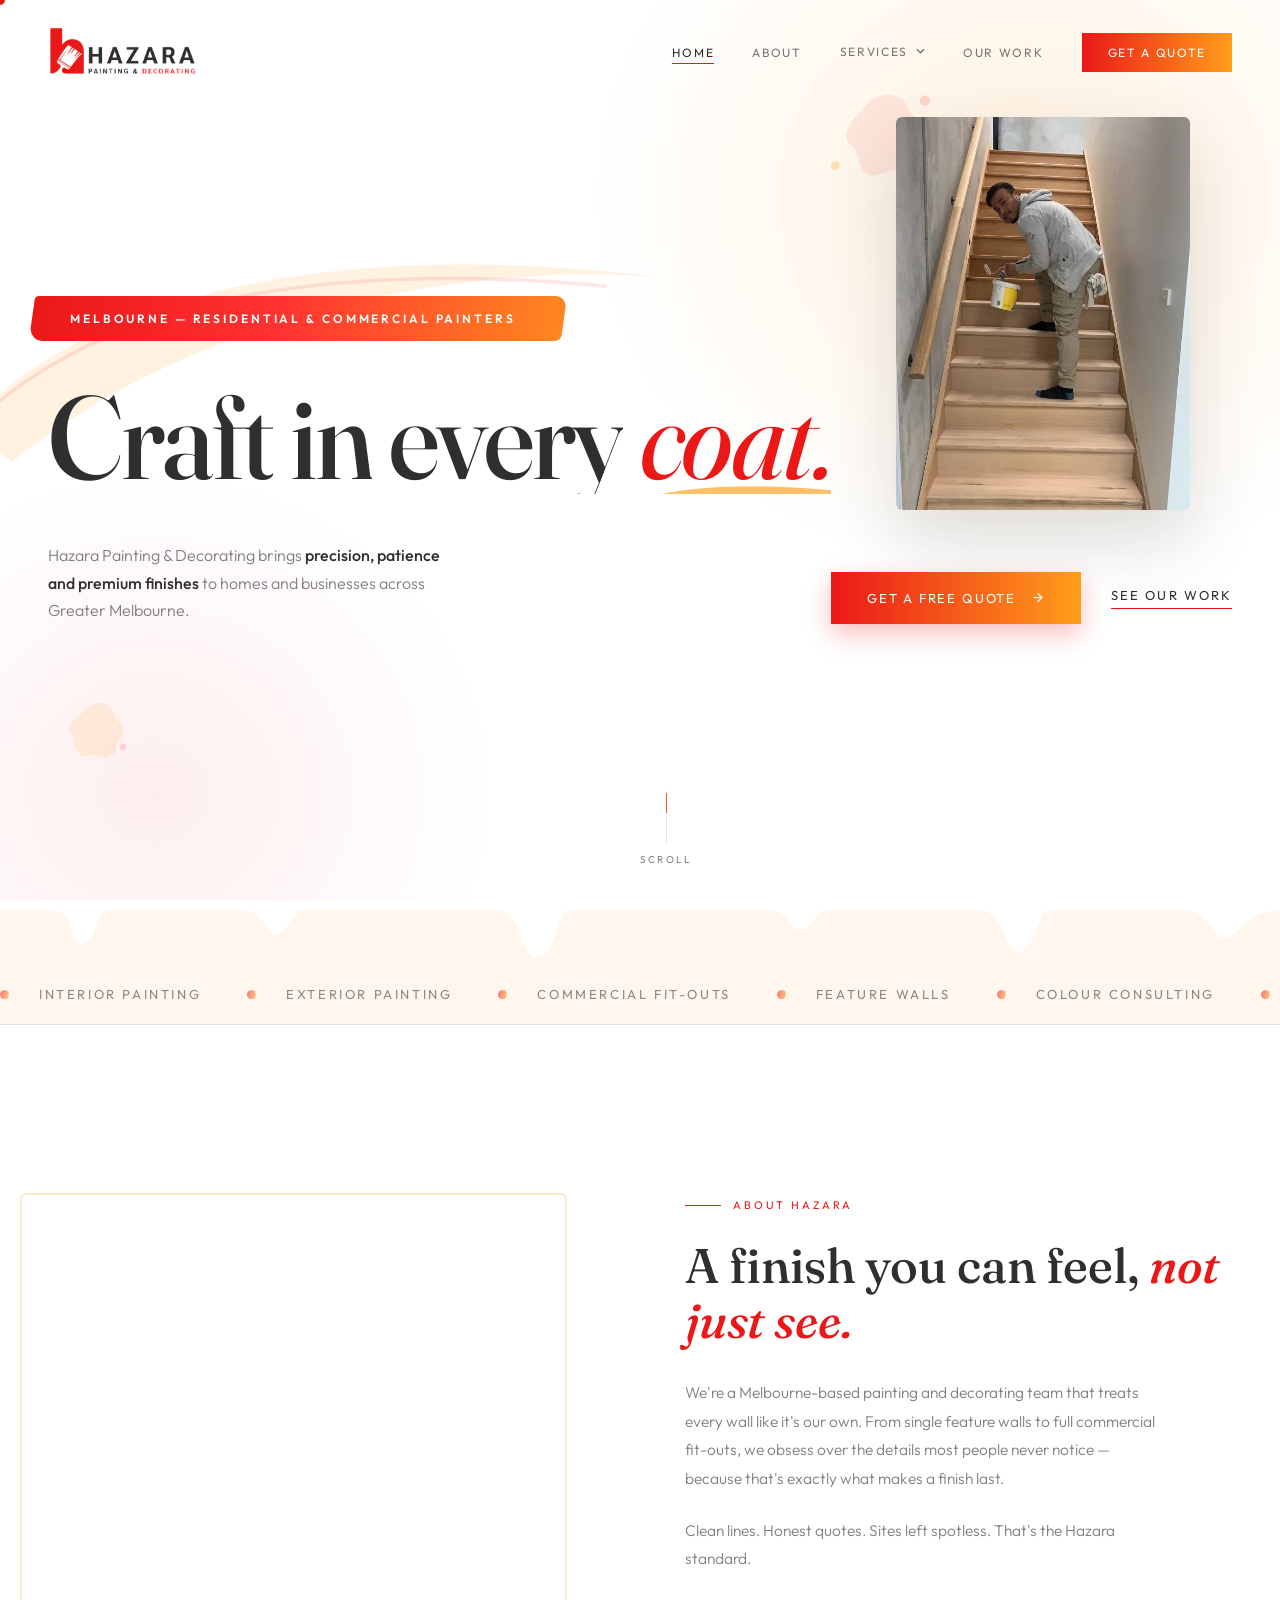
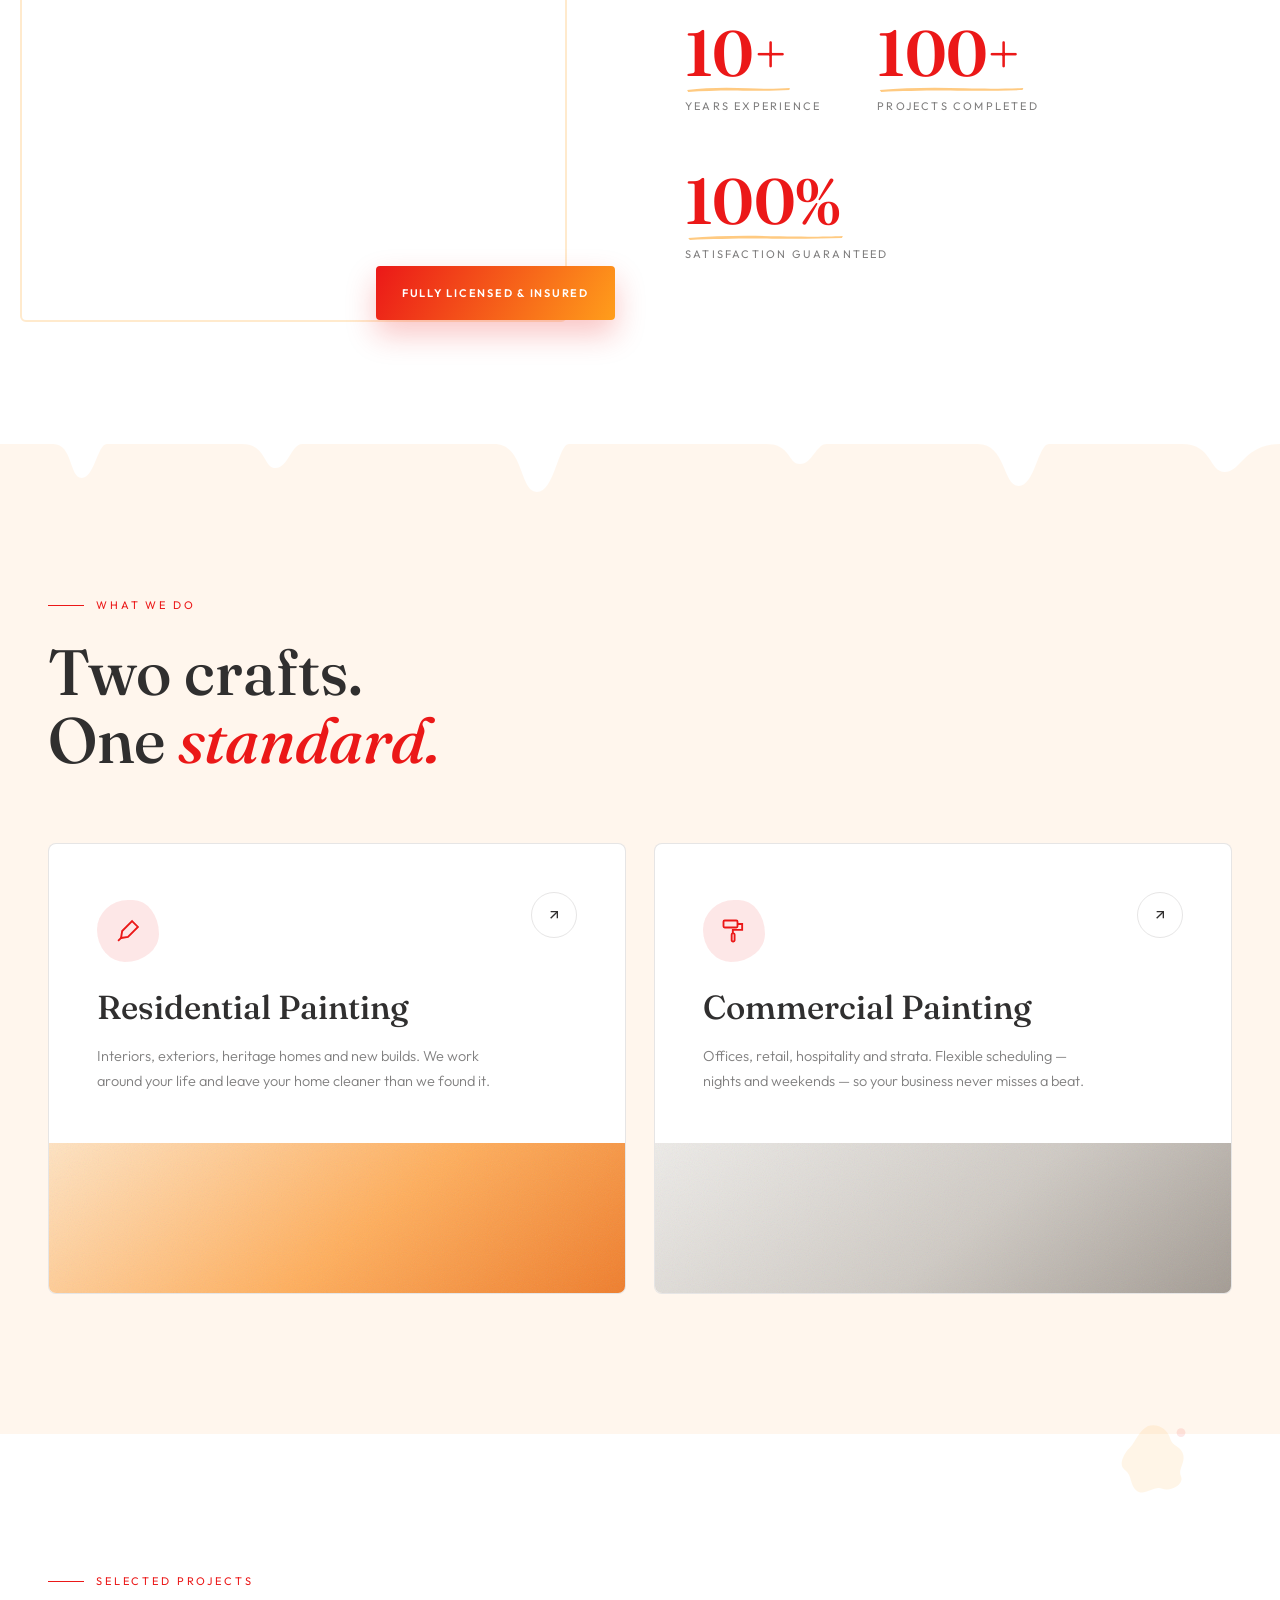
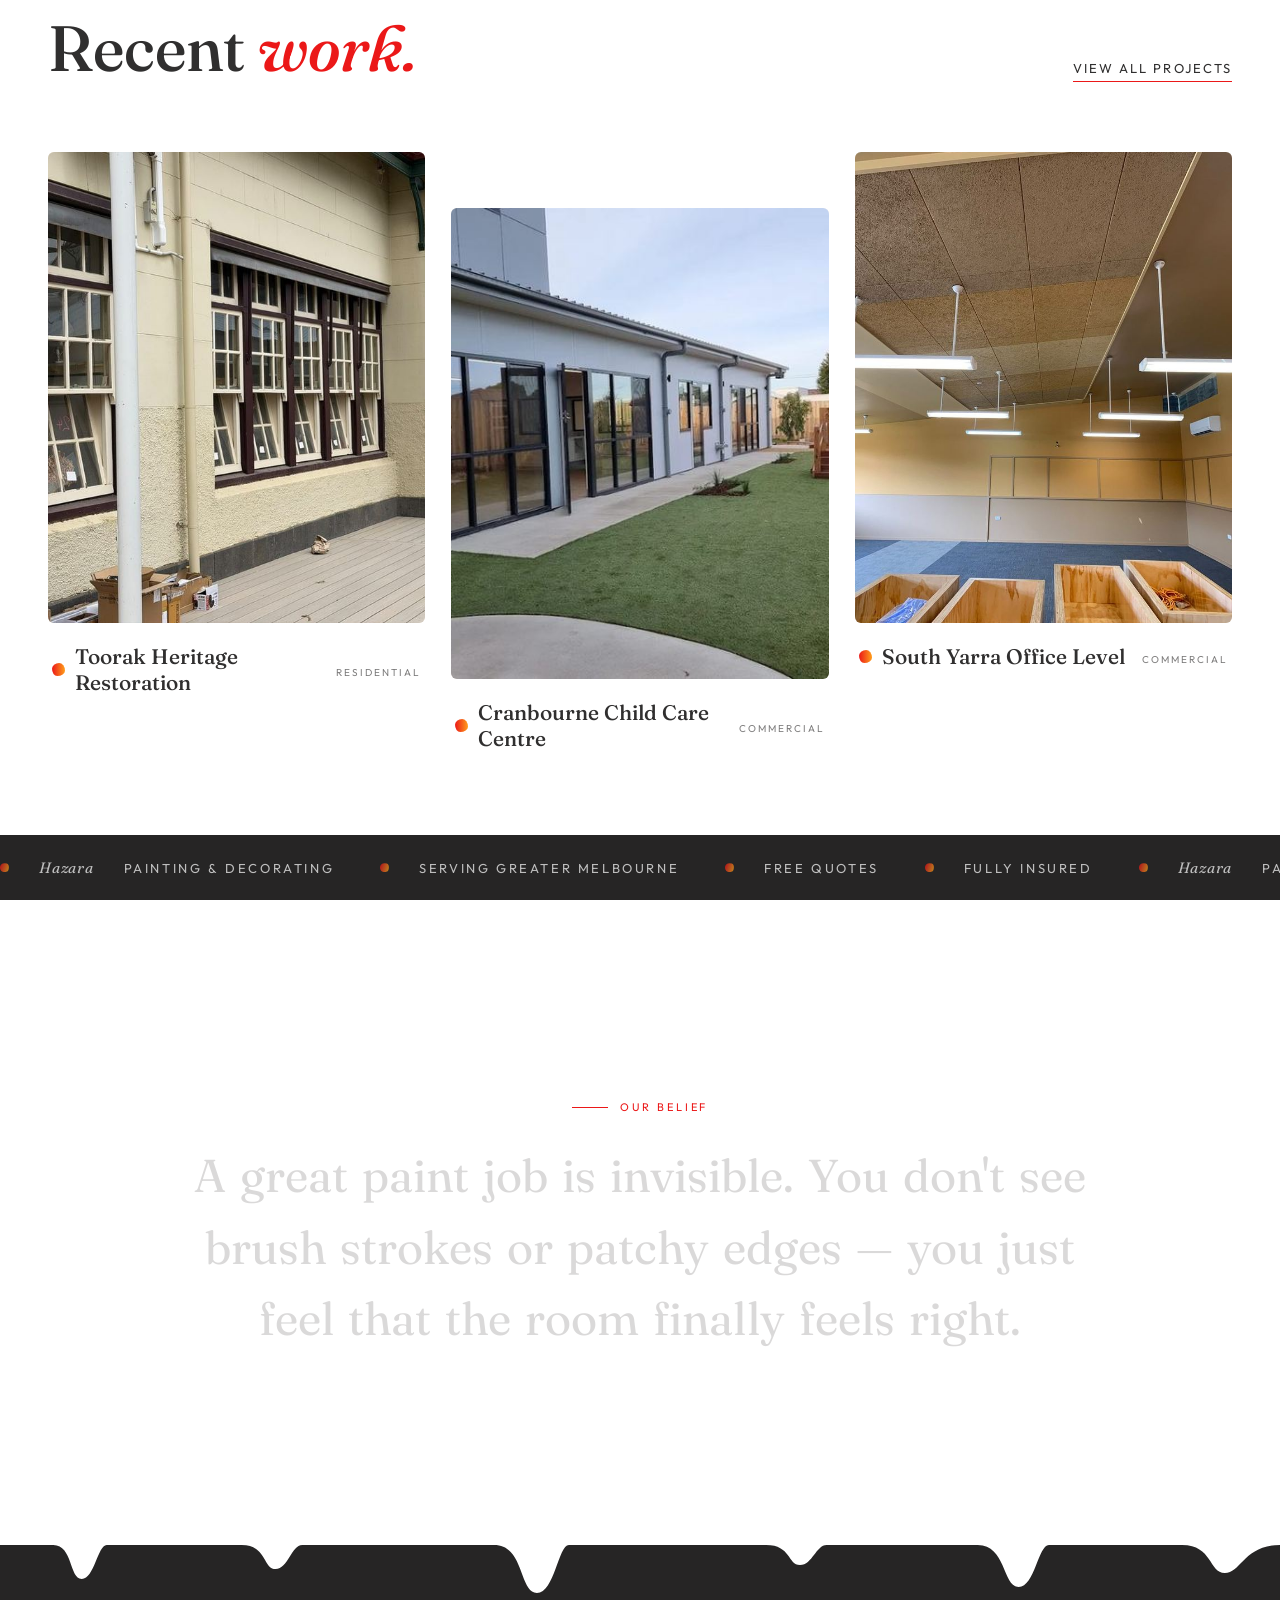
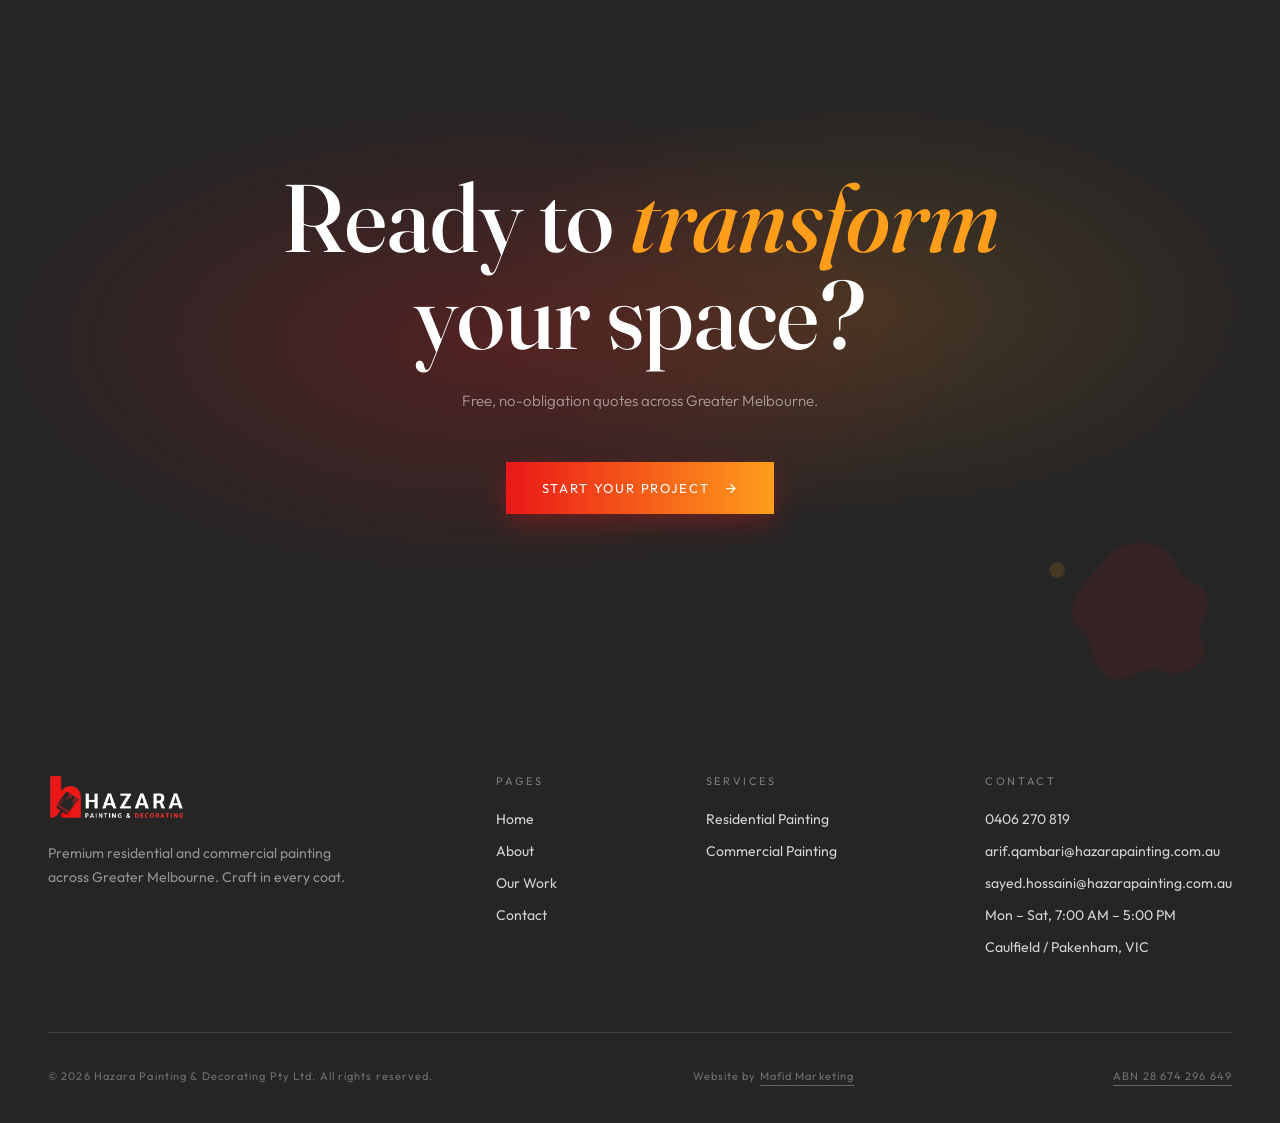
==== index.html @ aa6cfda3 "Add files via upload" ====
<!DOCTYPE html>
<html lang="en">
<head>
<meta charset="UTF-8">
<meta name="viewport" content="width=device-width, initial-scale=1.0">
<title>Hazara Painting &amp; Decorating — Melbourne Painters</title>
<meta name="description" content="Premium residential and commercial painting across Greater Melbourne. Craft in every coat.">
<meta name="theme-color" content="#EB1818">
<link rel="icon" type="image/png" href="/assets/favicon.png">
<link rel="apple-touch-icon" sizes="180x180" href="/assets/apple-touch-icon.png">
<link rel="icon" type="image/png" sizes="32x32" href="/assets/favicon-32.png">
<link rel="canonical" href="https://hazarapainting.com.au/">
<meta property="og:url" content="https://hazarapainting.com.au/">
<meta property="og:type" content="website">
<meta property="og:site_name" content="Hazara Painting &amp; Decorating">
<meta property="og:title" content="Hazara Painting &amp; Decorating — Melbourne Painters">
<meta property="og:description" content="Premium residential and commercial painting across Greater Melbourne. Craft in every coat.">
<meta property="og:image" content="https://hazarapainting.com.au/assets/og-image.jpg">
<meta name="twitter:card" content="summary_large_image">
<meta name="twitter:title" content="Hazara Painting &amp; Decorating — Melbourne Painters">
<meta name="twitter:description" content="Premium residential and commercial painting across Greater Melbourne. Craft in every coat.">
<meta name="twitter:image" content="https://hazarapainting.com.au/assets/og-image.jpg">
<link rel="preconnect" href="https://fonts.googleapis.com">
<link href="https://fonts.googleapis.com/css2?family=Fraunces:ital,opsz,wght@0,9..144,400;0,9..144,500;0,9..144,600;1,9..144,400;1,9..144,500&family=Outfit:wght@300;400;500;600;700&display=swap" rel="stylesheet">
<link rel="stylesheet" href="/css/style.css">
<link rel="stylesheet" href="/css/home-red.css">
<style>
  /* ── HERO ── */
  #hero {
    min-height: 100vh;
    display: flex; flex-direction: column; justify-content: center;
    padding: 130px 48px 110px;
    overflow: hidden;
  }
  .hero-wash {
    position: absolute; inset: 0; pointer-events: none;
    background:
      radial-gradient(ellipse 55% 70% at 80% 22%, rgba(255, 158, 27, 0.14) 0%, transparent 62%),
      radial-gradient(ellipse 45% 60% at 12% 88%, rgba(235, 24, 24, 0.07) 0%, transparent 60%);
  }
  .hero-swoosh {
    position: absolute; left: -60px; top: 22%;
    width: min(58vw, 760px); height: auto;
    transform: rotate(-4deg); z-index: 0;
    pointer-events: none;
  }

  /* (painted stripe + roller styles live in css/home-red.css — shared by all pages) */

  .hero-headline {
    font-family: var(--serif); font-weight: 500;
    font-size: clamp(54px, 9.2vw, 134px);
    line-height: 0.98; letter-spacing: -0.02em;
    position: relative; z-index: 1;
  }
  .hero-headline em {
    font-style: italic; font-weight: 400; color: var(--red);
    position: relative;
  }
  .coat-stroke {
    position: absolute; left: -3%; bottom: -0.1em;
    width: 106%; height: 0.36em;
    overflow: visible; pointer-events: none;
  }
  .coat-stroke path {
    stroke: var(--amber); stroke-width: 11;
    stroke-linecap: round; fill: none; opacity: .65;
    stroke-dasharray: 1; stroke-dashoffset: 1;
    animation: drawStroke .7s 2.6s var(--ease-out) forwards;
  }
  @keyframes drawStroke { to { stroke-dashoffset: 0; } }

  .hero-sub {
    display: flex; justify-content: space-between; align-items: flex-end;
    gap: 40px; flex-wrap: wrap;
    margin-top: 48px; position: relative; z-index: 1;
  }
  .hero-desc {
    max-width: 400px; font-size: 16px; line-height: 1.7;
    color: var(--ink-soft); font-weight: 300;
  }
  .hero-desc strong { color: var(--ink); font-weight: 500; }
  .hero-actions { display: flex; align-items: center; gap: 30px; flex-wrap: wrap; }

  .hero-swatch {
    position: absolute; top: 13%; right: 7%;
    width: clamp(200px, 23vw, 360px); aspect-ratio: 3/4;
    z-index: 0; opacity: 0;
    animation: fadeUp 1.2s 1.9s var(--ease-out) forwards;
    box-shadow: 0 30px 70px rgba(48,47,47,.16);
    border-radius: 6px; overflow: hidden;
  }
  .hero-swatch .ph-inner { position: absolute; inset: 0; }
  .hero-swatch .ph-tag { bottom: auto; top: 12px; }
  .hero-splat-1 { top: 8%; right: 26%; width: 130px; animation: floatY 6s ease-in-out infinite; }
  .hero-splat-2 { bottom: 14%; left: 4%; width: 90px; animation: floatY 7s 1s ease-in-out infinite; }

  .scroll-hint {
    position: absolute; bottom: 34px; left: 50%; transform: translateX(-50%);
    display: flex; flex-direction: column; align-items: center; gap: 10px;
    font-size: 10px; letter-spacing: 0.22em; text-transform: uppercase;
    color: var(--ink-soft); opacity: 0;
    animation: fadeUp 1s 2.9s forwards;
  }
  .scroll-hint-line {
    width: 1px; height: 50px; overflow: hidden; position: relative;
    background: var(--line);
  }
  .scroll-hint-line::after {
    content: ''; position: absolute; top: 0; left: 0; width: 100%; height: 40%;
    background: var(--grad);
    animation: scrollDrop 1.8s var(--ease-inout) infinite;
  }
  @keyframes scrollDrop {
    0% { transform: translateY(-100%); }
    60%, 100% { transform: translateY(260%); }
  }

  /* ── INTRO ── */
  #intro {
    display: grid; grid-template-columns: 1fr 1fr; gap: 90px;
    align-items: center;
  }
  .intro-img { aspect-ratio: 3/4; position: relative; }
  .intro-img .ph { position: absolute; inset: 0; border-radius: 6px; }
  .intro-frame {
    position: absolute; top: 28px; left: -28px; right: 28px; bottom: -28px;
    border: 2px solid var(--amber-soft); border-radius: 6px; z-index: -1;
  }
  .intro-tag {
    position: absolute; bottom: -26px; right: -20px;
    background: linear-gradient(120deg, var(--red), var(--amber));
    color: #fff;
    font-size: 11px; letter-spacing: .16em; text-transform: uppercase; font-weight: 600;
    padding: 20px 26px; z-index: 2; border-radius: 4px;
    box-shadow: 0 14px 30px rgba(235,24,24,.25);
  }
  .intro-headline {
    font-family: var(--serif); font-weight: 500;
    font-size: clamp(36px, 3.8vw, 56px); line-height: 1.12;
    margin-bottom: 28px;
  }
  .intro-headline em { font-style: italic; color: var(--red); }
  .intro-text {
    font-size: 15.5px; line-height: 1.85; color: var(--ink-soft);
    font-weight: 300; margin-bottom: 20px; max-width: 480px;
  }
  .stats-row { display: flex; gap: 56px; margin-top: 48px; flex-wrap: wrap; }
  .stat-num { color: var(--red); position: relative; display: inline-block; padding-bottom: 6px; }
  .stat-num::after {
    content: ''; position: absolute; left: 0; right: -6px; bottom: -2px; height: 8px;
    background: url("data:image/svg+xml,%3Csvg xmlns='http://www.w3.org/2000/svg' viewBox='0 0 200 24' preserveAspectRatio='none'%3E%3Cpath d='M4 15 C40 8 78 7 118 10 C150 12 178 11 196 9 L195 15 C170 17 140 18 108 17 C72 16 36 18 6 21 Z' fill='%23FF9E1B' fill-opacity='0.55'/%3E%3C/svg%3E") no-repeat center / 100% 100%;
  }

  /* ── SERVICES TEASER ── */
  #services-teaser { background: var(--bg-deep); }
  .st-header { display: flex; align-items: flex-end; justify-content: space-between; gap: 30px; flex-wrap: wrap; margin-bottom: 70px; }
  .st-headline {
    font-family: var(--serif); font-weight: 500;
    font-size: clamp(38px, 5vw, 72px); line-height: 1.05;
  }
  .st-headline em { font-style: italic; color: var(--red); }
  .st-grid { display: grid; grid-template-columns: 1fr 1fr; gap: 28px; }
  .st-card {
    position: relative; display: block; text-decoration: none; color: var(--ink);
    background: var(--bg); border: 1px solid var(--line); border-radius: 8px;
    padding: 56px 48px 200px; overflow: hidden;
    transition: border-color .4s, transform .5s var(--ease-out), box-shadow .5s;
  }
  .st-card:hover {
    border-color: rgba(235,24,24,.4);
    transform: translateY(-8px);
    box-shadow: 0 24px 50px rgba(48,47,47,.12);
  }
  .st-icon {
    width: 62px; height: 62px; margin-bottom: 24px;
    border-radius: 50% 42% 55% 45% / 48% 55% 45% 52%;
    background: var(--accent-soft);
    display: flex; align-items: center; justify-content: center;
    transition: transform .5s var(--ease-out), background .4s;
  }
  .st-card:hover .st-icon { transform: rotate(-10deg) scale(1.08); background: var(--amber-soft); }
  .st-icon svg { width: 28px; height: 28px; stroke: var(--red); fill: none; stroke-width: 1.6; }
  .st-card h3 {
    font-family: var(--serif); font-weight: 500;
    font-size: clamp(26px, 2.6vw, 38px); margin-bottom: 16px;
    transition: color .3s;
  }
  .st-card:hover h3 { color: var(--red); }
  .st-card p { font-size: 14.5px; line-height: 1.75; color: var(--ink-soft); font-weight: 300; max-width: 400px; }
  .st-card-arrow {
    position: absolute; top: 48px; right: 48px;
    width: 46px; height: 46px; border: 1px solid var(--line); border-radius: 50%;
    display: flex; align-items: center; justify-content: center;
    transition: background .35s, border-color .35s, transform .45s var(--ease-out);
  }
  .st-card:hover .st-card-arrow {
    background: linear-gradient(120deg, var(--red), var(--amber));
    border-color: transparent;
    transform: rotate(45deg);
  }
  .st-card-arrow svg { width: 16px; height: 16px; stroke: var(--ink); transition: stroke .3s; }
  .st-card:hover .st-card-arrow svg { stroke: #fff; }
  .st-card-strip {
    position: absolute; left: 0; right: 0; bottom: 0; height: 150px;
    transition: height .5s var(--ease-out);
  }
  .st-card:hover .st-card-strip { height: 170px; }

  /* ── FEATURED WORK ── */
  #featured-work { position: relative; }
  .fw-header { display: flex; align-items: flex-end; justify-content: space-between; gap: 30px; flex-wrap: wrap; margin-bottom: 70px; }
  .fw-headline {
    font-family: var(--serif); font-weight: 500;
    font-size: clamp(38px, 5vw, 72px); line-height: 1.05;
  }
  .fw-headline em { font-style: italic; color: var(--red); }
  .fw-grid { display: grid; grid-template-columns: repeat(3, 1fr); gap: 26px; }
  .fw-card { text-decoration: none; color: var(--ink); display: block; }
  .fw-card .ph { aspect-ratio: 4/5; border-radius: 6px; }
  .fw-card:nth-child(2) { transform: translateY(56px); }
  .fw-meta { padding: 20px 4px 0; display: flex; justify-content: space-between; align-items: baseline; gap: 12px; }
  .fw-title { font-family: var(--serif); font-size: 21px; font-weight: 500; display: flex; align-items: center; gap: 10px; }
  .fw-title .swatch {
    width: 13px; height: 13px; flex-shrink: 0;
    background: var(--grad);
    border-radius: 55% 45% 60% 40% / 45% 60% 40% 55%;
  }
  .fw-cat { font-size: 10px; letter-spacing: .2em; text-transform: uppercase; color: var(--ink-soft); white-space: nowrap; }
  .fw-splat { top: -30px; right: 6%; width: 110px; }

  /* ── BELIEF ── */
  #belief { text-align: center; padding-top: 200px; padding-bottom: 180px; }
  .belief-headline {
    font-family: var(--serif); font-weight: 400;
    font-size: clamp(26px, 3.6vw, 50px); line-height: 1.55;
    max-width: 920px; margin: 0 auto;
  }
  .belief-headline .w { color: rgba(48,47,47,0.18); transition: color .35s, background .35s; padding: 0 2px; }
  .belief-headline .w.lit {
    color: var(--ink);
    background: linear-gradient(transparent 58%, var(--amber-soft) 58%, var(--amber-soft) 94%, transparent 94%);
  }
  .belief-headline .w.accent.lit { color: var(--red); font-style: italic; }

  /* ── CTA ── */
  #cta {
    background: #262525; color: #fff;
    text-align: center; overflow: hidden;
    padding: 170px 48px;
  }
  .cta-glow {
    position: absolute; inset: 0;
    background:
      radial-gradient(ellipse 55% 50% at 38% 50%, rgba(235,24,24,.22) 0%, transparent 70%),
      radial-gradient(ellipse 45% 45% at 68% 45%, rgba(255,158,27,.14) 0%, transparent 70%);
    animation: pulseSoft 5s ease-in-out infinite;
  }
  .cta-headline {
    font-family: var(--serif); font-weight: 500;
    font-size: clamp(44px, 7.5vw, 110px); line-height: 1.02;
    margin-bottom: 24px; position: relative;
  }
  .cta-headline em { font-style: italic; color: var(--amber); }
  .cta-sub { font-size: 15px; color: rgba(255,255,255,.55); margin-bottom: 52px; font-weight: 300; position: relative; }
  #cta .btn { position: relative; }
  .cta-splat { bottom: -40px; right: 3%; width: 220px; opacity: .5; }

  @media (max-width: 900px) {
    #hero { padding: 120px 24px 110px; }
    .hero-swatch, .hero-swoosh, .hero-splat-1 { display: none; }
    #intro { grid-template-columns: 1fr; gap: 70px; }
    .intro-frame { left: 14px; }
    .st-grid { grid-template-columns: 1fr; }
    .st-card { padding: 44px 28px 190px; }
    .fw-grid { grid-template-columns: 1fr; }
    .fw-card:nth-child(2) { transform: none; }
  }
</style>
<script type="application/ld+json">
{
  "@context": "https://schema.org",
  "@type": "HousePainter",
  "name": "Hazara Painting & Decorating Pty Ltd",
  "image": "https://hazarapainting.com.au/assets/logo.png",
  "logo": "https://hazarapainting.com.au/assets/logo.png",
  "telephone": "+61 406 270 819",
  "email": "arif.qambari@hazarapainting.com.au",
  "url": "https://hazarapainting.com.au/",
  "taxID": "28674296649",
  "address": [
    { "@type": "PostalAddress", "addressLocality": "Caulfield", "addressRegion": "VIC", "addressCountry": "AU" },
    { "@type": "PostalAddress", "addressLocality": "Pakenham", "addressRegion": "VIC", "addressCountry": "AU" }
  ],
  "areaServed": "Greater Melbourne",
  "openingHoursSpecification": {
    "@type": "OpeningHoursSpecification",
    "dayOfWeek": ["Monday","Tuesday","Wednesday","Thursday","Friday","Saturday"],
    "opens": "07:00",
    "closes": "17:00"
  },
  "priceRange": "$"
}
</script>
</head>
<body>
<a class="skip-link" href="#hero">Skip to content</a>

<div id="wipe">
  <span class="wipe-word"><img src="/assets/mark.png" alt="" class="wipe-mark"></span>
  <div class="wipe-col"></div>
  <div class="wipe-col"></div>
  <div class="wipe-col"></div>
  <div class="wipe-col"></div>
</div>
<div id="cursor"><span class="cursor-label"></span></div>
<div id="cursor-ring"></div>

<nav>
  <a href="/" class="nav-logo" aria-label="Hazara Painting & Decorating — home">
    <img src="/assets/logo.png" alt="Hazara Painting & Decorating" class="nav-logo-img">
  </a>
  <button class="nav-burger" aria-label="Menu"><span></span><span></span><span></span></button>
  <ul class="nav-links">
    <li><a href="/" class="active">Home</a></li>
    <li><a href="/about/">About</a></li>
    <li class="nav-drop">
      <span class="nav-drop-label">Services
        <svg viewBox="0 0 10 6" fill="none" stroke-width="1.5"><polyline points="1 1 5 5 9 1"/></svg>
      </span>
      <ul class="nav-drop-menu">
        <li><a href="/residential/">Residential Painting</a></li>
        <li><a href="/commercial/">Commercial Painting</a></li>
      </ul>
    </li>
    <li><a href="/work/">Our Work</a></li>
    <li><a href="/contact/" class="nav-cta">Get a Quote</a></li>
  </ul>
</nav>

<!-- ═══ HERO ═══ -->
<section id="hero">
  <div class="hero-wash"></div>

  <svg class="hero-swoosh" viewBox="0 0 600 220" fill="none">
    <path d="M14 168 C120 62 330 34 586 84 C420 58 200 92 52 196 Z" fill="#FF9E1B" opacity="0.13"/>
    <path d="M40 150 C150 70 320 52 540 88" stroke="#EB1818" stroke-opacity="0.10" stroke-width="3" stroke-linecap="round"/>
  </svg>

  <svg class="splat hero-splat-1" viewBox="0 0 100 100">
    <path d="M50 18c8-2 18 2 20 10s12 6 14 14-6 14-2 22-10 16-18 12-18 8-26 2-4-16-12-22 0-18 6-24 8-12 18-14z" fill="#EB1818" opacity=".08"/>
    <circle cx="83" cy="22" r="4" fill="#EB1818" opacity=".14"/>
    <circle cx="14" cy="72" r="3.4" fill="#FF9E1B" opacity=".28"/>
  </svg>
  <svg class="splat hero-splat-2" viewBox="0 0 100 100">
    <path d="M48 22c10-4 20 4 22 12s10 8 10 18-8 12-8 20-12 12-20 8-16 4-22-4-2-14-8-20 2-16 8-20 8-10 18-14z" fill="#FF9E1B" opacity=".13"/>
    <circle cx="80" cy="70" r="3.6" fill="#EB1818" opacity=".14"/>
  </svg>

  <div class="hero-swatch">
    <img src="/assets/hero-painter.jpg" class="ph-img" alt="Hazara painter working on a staircase with a roller">
  </div>

  <!-- roller paints the stripe, then the eyebrow appears on it -->
  <div class="paint-stripe">
    <div class="stripe-fill">
      <svg class="stripe-roller" viewBox="0 0 90 130">
        <defs>
          <linearGradient id="rollGrad" x1="0" y1="0" x2="0" y2="1">
            <stop offset="0" stop-color="#FF3131"/>
            <stop offset="1" stop-color="#FF9E1B"/>
          </linearGradient>
        </defs>
        <path d="M52 44 L76 20 L84 28 L62 52" fill="none" stroke="#5B5757" stroke-width="7" stroke-linejoin="round"/>
        <rect x="66" y="2" width="30" height="13" rx="6.5" transform="rotate(42 81 8)" fill="#302F2F"/>
        <rect x="28" y="36" width="27" height="80" rx="13" fill="url(#rollGrad)" stroke="#B80F0F" stroke-width="1.5"/>
        <rect x="33" y="42" width="6" height="68" rx="3" fill="rgba(255,255,255,.4)"/>
      </svg>
    </div>
    <span class="stripe-text">Melbourne — Residential &amp; Commercial Painters</span>
  </div>

  <h1 class="hero-headline word-reveal">
    <span class="word"><span>Craft</span></span>
    <span class="word"><span>in</span></span>
    <span class="word"><span>every</span></span>
    <span class="word"><span><em>coat.<svg class="coat-stroke" viewBox="0 0 220 30" preserveAspectRatio="none"><path d="M8 20 C60 11 130 9 212 14" pathLength="1"/></svg></em></span></span>
  </h1>

  <div class="hero-sub">
    <p class="hero-desc fade-up-load d1">Hazara Painting &amp; Decorating brings <strong>precision, patience and premium finishes</strong> to homes and businesses across Greater Melbourne.</p>
    <div class="hero-actions fade-up-load d2">
      <a href="/contact/" class="btn btn-grad" data-magnetic>
        <span>Get a Free Quote</span>
        <svg viewBox="0 0 24 24" fill="none" stroke="currentColor" stroke-width="2"><line x1="5" y1="12" x2="19" y2="12"/><polyline points="12 5 19 12 12 19"/></svg>
      </a>
      <a href="/work/" class="link-underline">See Our Work</a>
    </div>
  </div>

  <div class="scroll-hint">
    <div class="scroll-hint-line"></div>
    Scroll
  </div>
</section>

<!-- drip: hero white drips onto the warm marquee band -->
<div class="drip-sep" style="background: var(--bg-deep);">
  <svg viewBox="0 0 1440 64" preserveAspectRatio="none">
    <path fill="#FFFFFF" d="M0 0 H1440 V10 C1400 10 1396 38 1378 38 C1360 38 1364 10 1330 10 H1180 C1168 10 1164 52 1146 52 C1128 52 1132 10 1100 10 H930 C918 10 914 30 900 30 C886 30 890 10 862 10 H640 C628 10 624 58 604 58 C584 58 590 10 556 10 H340 C328 10 324 34 310 34 C296 34 300 10 272 10 H120 C110 10 106 44 92 44 C78 44 82 10 60 10 H0 Z"/>
  </svg>
</div>

<!-- ═══ MARQUEE ═══ -->
<div class="marquee-wrap" style="border-top: none;">
  <div class="marquee-track">
    <div class="marquee-item"><span class="marquee-dot"></span> Interior Painting</div>
    <div class="marquee-item"><span class="marquee-dot"></span> Exterior Painting</div>
    <div class="marquee-item"><span class="marquee-dot"></span> Commercial Fit-Outs</div>
    <div class="marquee-item"><span class="marquee-dot"></span> Feature Walls</div>
    <div class="marquee-item"><span class="marquee-dot"></span> Colour Consulting</div>
    <div class="marquee-item"><span class="marquee-dot"></span> Wallpaper &amp; Finishes</div>
    <div class="marquee-item"><span class="marquee-dot"></span> Interior Painting</div>
    <div class="marquee-item"><span class="marquee-dot"></span> Exterior Painting</div>
    <div class="marquee-item"><span class="marquee-dot"></span> Commercial Fit-Outs</div>
    <div class="marquee-item"><span class="marquee-dot"></span> Feature Walls</div>
    <div class="marquee-item"><span class="marquee-dot"></span> Colour Consulting</div>
    <div class="marquee-item"><span class="marquee-dot"></span> Wallpaper &amp; Finishes</div>
  </div>
</div>

<!-- ═══ INTRO ═══ -->
<section id="intro" class="section-pad">
  <div class="intro-img reveal-left">
    <div class="intro-frame"></div>
    <div class="ph clip-reveal">
      <div class="ph-inner ph-fill-1"></div>
      <div class="ph-noise"></div>
    </div>
    <div class="intro-tag">Fully Licensed &amp; Insured</div>
  </div>

  <div class="intro-right">
    <p class="section-label roll-reveal">About Hazara</p>
    <h2 class="intro-headline roll-reveal">A finish you can feel, <em>not just see.</em></h2>
    <p class="intro-text roll-reveal">We're a Melbourne-based painting and decorating team that treats every wall like it's our own. From single feature walls to full commercial fit-outs, we obsess over the details most people never notice — because that's exactly what makes a finish last.</p>
    <p class="intro-text roll-reveal">Clean lines. Honest quotes. Sites left spotless. That's the Hazara standard.</p>
    <div class="stats-row reveal" data-delay="3">
      <div class="stat">
        <div class="stat-num" data-count="10" data-suffix="+">0</div>
        <div class="stat-label">Years Experience</div>
      </div>
      <div class="stat">
        <div class="stat-num" data-count="100" data-suffix="+">0</div>
        <div class="stat-label">Projects Completed</div>
      </div>
      <div class="stat">
        <div class="stat-num" data-count="100" data-suffix="%">0</div>
        <div class="stat-label">Satisfaction Guaranteed</div>
      </div>
    </div>
  </div>
</section>

<!-- drip: white intro drips onto the warm services band -->
<div class="drip-sep" style="background: var(--bg-deep);">
  <svg viewBox="0 0 1440 64" preserveAspectRatio="none">
    <path fill="#FFFFFF" d="M0 0 H1440 V10 C1400 10 1396 38 1378 38 C1360 38 1364 10 1330 10 H1180 C1168 10 1164 52 1146 52 C1128 52 1132 10 1100 10 H930 C918 10 914 30 900 30 C886 30 890 10 862 10 H640 C628 10 624 58 604 58 C584 58 590 10 556 10 H340 C328 10 324 34 310 34 C296 34 300 10 272 10 H120 C110 10 106 44 92 44 C78 44 82 10 60 10 H0 Z"/>
  </svg>
</div>

<!-- ═══ SERVICES TEASER ═══ -->
<section id="services-teaser" class="section-pad" style="padding-top: 100px;">
  <div class="st-header">
    <div>
      <p class="section-label roll-reveal">What We Do</p>
      <h2 class="st-headline roll-reveal">Two crafts.<br>One <em>standard.</em></h2>
    </div>
  </div>

  <div class="st-grid">
    <a href="/residential/" class="st-card reveal" data-delay="1" data-cursor="view" data-cursor-label="Explore">
      <div class="st-icon">
        <svg viewBox="0 0 24 24"><path d="M15.5 3.5l5 5-8.5 8.5-6 1 1-6 8.5-8.5z"/><path d="M7 17l-3.5 3.5"/></svg>
      </div>
      <h3>Residential Painting</h3>
      <p>Interiors, exteriors, heritage homes and new builds. We work around your life and leave your home cleaner than we found it.</p>
      <div class="st-card-arrow">
        <svg viewBox="0 0 24 24" fill="none" stroke-width="2"><line x1="7" y1="17" x2="17" y2="7"/><polyline points="7 7 17 7 17 17"/></svg>
      </div>
      <div class="st-card-strip ph">
        <div class="ph-inner ph-fill-3"></div>
        <div class="ph-noise"></div>
      </div>
    </a>

    <a href="/commercial/" class="st-card reveal" data-delay="2" data-cursor="view" data-cursor-label="Explore">
      <div class="st-icon">
        <svg viewBox="0 0 24 24"><rect x="3" y="3" width="12" height="6" rx="1"/><path d="M15 6h4v5h-8v3"/><rect x="10" y="14" width="2.5" height="7" rx="1"/></svg>
      </div>
      <h3>Commercial Painting</h3>
      <p>Offices, retail, hospitality and strata. Flexible scheduling — nights and weekends — so your business never misses a beat.</p>
      <div class="st-card-arrow">
        <svg viewBox="0 0 24 24" fill="none" stroke-width="2"><line x1="7" y1="17" x2="17" y2="7"/><polyline points="7 7 17 7 17 17"/></svg>
      </div>
      <div class="st-card-strip ph">
        <div class="ph-inner ph-fill-4"></div>
        <div class="ph-noise"></div>
      </div>
    </a>
  </div>
</section>

<!-- ═══ FEATURED WORK ═══ -->
<section id="featured-work" class="section-pad">
  <svg class="splat fw-splat" viewBox="0 0 100 100">
    <path d="M50 20c9-3 18 3 20 11s10 7 12 15-5 13-2 20-9 14-17 11-16 7-23 2-4-14-11-19 0-16 5-21 7-14 16-19z" fill="#FF9E1B" opacity=".1"/>
    <circle cx="80" cy="26" r="4" fill="#EB1818" opacity=".1"/>
  </svg>

  <div class="fw-header">
    <div>
      <p class="section-label roll-reveal">Selected Projects</p>
      <h2 class="fw-headline roll-reveal">Recent <em>work.</em></h2>
    </div>
    <a href="/work/" class="link-underline reveal" data-delay="2">View All Projects</a>
  </div>

  <div class="fw-grid">
    <a href="/work/" class="fw-card reveal" data-delay="1" data-cursor="view" data-cursor-label="View">
      <div class="ph"><img src="/assets/work-heritage.jpg" class="ph-img" alt="Heritage home exterior repaint" loading="lazy" decoding="async"></div>
      <div class="fw-meta">
        <span class="fw-title"><span class="swatch"></span>Toorak Heritage Restoration</span>
        <span class="fw-cat">Residential</span>
      </div>
    </a>
    <a href="/work/" class="fw-card reveal" data-delay="2" data-cursor="view" data-cursor-label="View">
      <div class="ph"><img src="/assets/work-childcare.jpg" class="ph-img" alt="Freshly painted child care centre and courtyard" loading="lazy" decoding="async"></div>
      <div class="fw-meta">
        <span class="fw-title"><span class="swatch"></span>Cranbourne Child Care Centre</span>
        <span class="fw-cat">Commercial</span>
      </div>
    </a>
    <a href="/work/" class="fw-card reveal" data-delay="3" data-cursor="view" data-cursor-label="View">
      <div class="ph"><img src="/assets/work-office.jpg" class="ph-img" alt="Commercial fit-out with acoustic ceiling panels" loading="lazy" decoding="async"></div>
      <div class="fw-meta">
        <span class="fw-title"><span class="swatch"></span>South Yarra Office Level</span>
        <span class="fw-cat">Commercial</span>
      </div>
    </a>
  </div>
</section>

<!-- ═══ MARQUEE 2 ═══ -->
<div class="marquee-wrap dark reverse">
  <div class="marquee-track">
    <div class="marquee-item"><span class="marquee-dot"></span> <em>Hazara</em> Painting &amp; Decorating</div>
    <div class="marquee-item"><span class="marquee-dot"></span> Serving Greater Melbourne</div>
    <div class="marquee-item"><span class="marquee-dot"></span> Free Quotes</div>
    <div class="marquee-item"><span class="marquee-dot"></span> Fully Insured</div>
    <div class="marquee-item"><span class="marquee-dot"></span> <em>Hazara</em> Painting &amp; Decorating</div>
    <div class="marquee-item"><span class="marquee-dot"></span> Serving Greater Melbourne</div>
    <div class="marquee-item"><span class="marquee-dot"></span> Free Quotes</div>
    <div class="marquee-item"><span class="marquee-dot"></span> Fully Insured</div>
  </div>
</div>

<!-- ═══ BELIEF ═══ -->
<section id="belief" class="section-pad">
  <p class="section-label reveal" style="justify-content:center;">Our Belief</p>
  <p class="belief-headline words-highlight">
    <span class="w">A</span> <span class="w">great</span> <span class="w">paint</span> <span class="w">job</span>
    <span class="w">is</span> <span class="w">invisible.</span>
    <span class="w">You</span> <span class="w">don't</span> <span class="w">see</span> <span class="w">brush</span> <span class="w">strokes</span>
    <span class="w">or</span> <span class="w">patchy</span> <span class="w">edges</span> <span class="w">—</span>
    <span class="w">you</span> <span class="w">just</span> <span class="w">feel</span>
    <span class="w">that</span> <span class="w">the</span> <span class="w">room</span>
    <span class="w accent">finally</span> <span class="w accent">feels</span> <span class="w accent">right.</span>
  </p>
</section>

<!-- drip: white belief section drips onto the charcoal CTA -->
<div class="drip-sep" style="background: #262525;">
  <svg viewBox="0 0 1440 64" preserveAspectRatio="none">
    <path fill="#FFFFFF" d="M0 0 H1440 V10 C1400 10 1396 38 1378 38 C1360 38 1364 10 1330 10 H1180 C1168 10 1164 52 1146 52 C1128 52 1132 10 1100 10 H930 C918 10 914 30 900 30 C886 30 890 10 862 10 H640 C628 10 624 58 604 58 C584 58 590 10 556 10 H340 C328 10 324 34 310 34 C296 34 300 10 272 10 H120 C110 10 106 44 92 44 C78 44 82 10 60 10 H0 Z"/>
  </svg>
</div>

<!-- ═══ CTA ═══ -->
<section id="cta">
  <div class="cta-glow"></div>
  <svg class="splat cta-splat" viewBox="0 0 100 100">
    <path d="M50 18c8-2 18 2 20 10s12 6 14 14-6 14-2 22-10 16-18 12-18 8-26 2-4-16-12-22 0-18 6-24 8-12 18-14z" fill="#EB1818" opacity=".16"/>
    <circle cx="16" cy="30" r="3.5" fill="#FF9E1B" opacity=".3"/>
  </svg>
  <h2 class="cta-headline roll-reveal">Ready to <em>transform</em><br>your space?</h2>
  <p class="cta-sub roll-reveal">Free, no-obligation quotes across Greater Melbourne.</p>
  <a href="/contact/" class="btn btn-grad reveal" data-delay="2" data-magnetic>
    <span>Start Your Project</span>
    <svg viewBox="0 0 24 24" fill="none" stroke="currentColor" stroke-width="2"><line x1="5" y1="12" x2="19" y2="12"/><polyline points="12 5 19 12 12 19"/></svg>
  </a>
</section>

<!-- ═══ FOOTER ═══ -->
<footer>
  <div class="footer-top">
    <div class="footer-brand">
      <img src="/assets/logo-white.png" alt="Hazara Painting & Decorating" class="footer-logo-img" loading="lazy" decoding="async">
      <p>Premium residential and commercial painting across Greater Melbourne. Craft in every coat.</p>
    </div>
    <div class="footer-col">
      <h4>Pages</h4>
      <ul>
        <li><a href="/">Home</a></li>
        <li><a href="/about/">About</a></li>
        <li><a href="/work/">Our Work</a></li>
        <li><a href="/contact/">Contact</a></li>
      </ul>
    </div>
    <div class="footer-col">
      <h4>Services</h4>
      <ul>
        <li><a href="/residential/">Residential Painting</a></li>
        <li><a href="/commercial/">Commercial Painting</a></li>
      </ul>
    </div>
    <div class="footer-col">
      <h4>Contact</h4>
      <ul>
        <li><a href="tel:+61406270819">0406 270 819</a></li>
        <li><a href="mailto:arif.qambari@hazarapainting.com.au">arif.qambari@hazarapainting.com.au</a></li>
        <li><a href="mailto:sayed.hossaini@hazarapainting.com.au">sayed.hossaini@hazarapainting.com.au</a></li>
        <li><span>Mon – Sat, 7:00 AM – 5:00 PM</span></li>
        <li><span>Caulfield / Pakenham, VIC</span></li>
      </ul>
    </div>
  </div>
  <div class="footer-bottom">
    <span>© 2026 Hazara Painting &amp; Decorating Pty Ltd. All rights reserved.</span>
    <span>Website by <a href="https://mafidmarketing.com.au/" target="_blank" rel="noopener">Mafid Marketing</a></span>
    <span><a href="https://abr.business.gov.au/ABN/View/28674296649" target="_blank" rel="noopener">ABN 28 674 296 649</a></span>
  </div>
</footer>

<script src="/js/main.js"></script>
<script>
// ── ROLLER TEXT REVEAL: mini roller paints text on as it scrolls into view ──
(function () {
  const els = document.querySelectorAll('.roll-reveal');
  if (!els.length) return;
  // fail-safe: no IntersectionObserver → never wrap, text stays plainly visible
  if (!('IntersectionObserver' in window)) return;

  const ROLLER_SVG =
    '<svg viewBox="0 0 90 130" aria-hidden="true">' +
    '<path d="M52 44 L76 20 L84 28 L62 52" fill="none" stroke="#5B5757" stroke-width="7" stroke-linejoin="round"/>' +
    '<rect x="66" y="2" width="30" height="13" rx="6.5" transform="rotate(42 81 8)" fill="#302F2F"/>' +
    '<rect x="28" y="36" width="27" height="80" rx="13" fill="#EB1818" stroke="#B80F0F" stroke-width="1.5"/>' +
    '<rect x="33" y="42" width="6" height="68" rx="3" fill="rgba(255,255,255,.45)"/>' +
    '</svg>';

  els.forEach(el => {
    // paragraphs spanning multiple lines get a full-height roller
    const lh = parseFloat(getComputedStyle(el).lineHeight) || 26;
    const tall = el.offsetHeight > lh * 1.7;

    // move the element's content into a clip wrapper (keeps the roller
    // itself outside the clipped region so it never gets cut off)
    const clip = document.createElement('span');
    clip.className = 'rr-clip';
    while (el.firstChild) clip.appendChild(el.firstChild);
    el.appendChild(clip);

    const r = document.createElement('span');
    r.className = 'rr-roller' + (tall ? ' rr-tall' : '');
    r.innerHTML = ROLLER_SVG;
    el.appendChild(r);
  });

  const io = new IntersectionObserver(entries => {
    entries.forEach(e => {
      if (e.isIntersecting) {
        e.target.classList.add('visible');
        io.unobserve(e.target);
      }
    });
  }, { threshold: 0.15 });

  els.forEach(el => io.observe(el));
})();
</script>
</body>
</html>
---- css/style.css ----
/* ═══════════════════════════════════════════════
   HAZARA PAINTING & DECORATING — Shared Styles
   Palette: warm ivory / terracotta / charcoal
   ═══════════════════════════════════════════════ */

*, *::before, *::after { margin: 0; padding: 0; box-sizing: border-box; }

/* Base palette matches the brand theme (home-red.css refines it further).
   Kept in sync deliberately so a missing theme file can never revert the
   site to the old pre-brand colours. */
:root {
  --bg: #FFFFFF;
  --bg-deep: #FFF6ED;
  --ink: #302F2F;
  --ink-soft: rgba(48, 47, 47, 0.62);
  --accent: #EB1818;
  --accent-soft: rgba(235, 24, 24, 0.10);
  --line: rgba(48, 47, 47, 0.12);
  --serif: 'Fraunces', serif;
  --sans: 'Outfit', sans-serif;
  --ease-out: cubic-bezier(.16, 1, .3, 1);
  --ease-inout: cubic-bezier(.77, 0, .175, 1);
}

html { scroll-behavior: auto; }

/* NOTE: horizontal overflow is handled by body { overflow-x: hidden } alone.
   Do NOT add overflow rules to html — root-level overflow changes which
   element owns page scrolling and silently kills position:sticky sections. */

/* kill transitions mid-resize so the mobile nav overlay never flashes across the page */
body.resizing *, body.resizing *::before, body.resizing *::after {
  transition: none !important;
}

body {
  background: var(--bg);
  color: var(--ink);
  font-family: var(--sans);
  overflow-x: hidden;
  cursor: none;
}

::selection { background: var(--accent); color: var(--bg); }

img { max-width: 100%; display: block; }

/* ── CUSTOM CURSOR ── */
#cursor {
  position: fixed; top: 0; left: 0;
  width: 10px; height: 10px;
  background: var(--accent);
  border-radius: 50%;
  pointer-events: none;
  z-index: 9999;
  transform: translate(-50%, -50%);
  transition: width .3s, height .3s, background .3s, opacity .3s;
}
#cursor.expand { width: 52px; height: 52px; background: rgba(235,24,24,.16); }
#cursor.view {
  width: 76px; height: 76px;
  background: var(--ink);
}
#cursor .cursor-label {
  position: absolute; inset: 0;
  display: flex; align-items: center; justify-content: center;
  font-size: 10px; letter-spacing: .18em; text-transform: uppercase;
  color: var(--bg); font-family: var(--sans);
  opacity: 0; transition: opacity .2s;
}
#cursor.view .cursor-label { opacity: 1; }
#cursor-ring {
  position: fixed; top: 0; left: 0;
  width: 40px; height: 40px;
  border: 1px solid rgba(188, 90, 52, 0.45);
  border-radius: 50%;
  pointer-events: none;
  z-index: 9998;
  transform: translate(-50%, -50%);
  transition: opacity .3s, border-color .3s;
}
/* cursor adapts on dark surfaces: terracotta is too dark to read on ink,
   so it flips to ivory when over dark zones */
#cursor.light { background: var(--bg); }
#cursor.light.expand { background: rgba(246, 241, 233, 0.25); }
#cursor.light.view { background: var(--bg); }
#cursor.light.view .cursor-label { color: var(--ink); }
#cursor-ring.light { border-color: rgba(246, 241, 233, 0.55); }
@media (hover: none) {
  body { cursor: auto; }
  #cursor, #cursor-ring { display: none; }
}

/* ── PAGE TRANSITION WIPE (4 staggered columns) ── */
#wipe {
  position: fixed; inset: 0;
  z-index: 10000;
  pointer-events: none;
  display: flex;
}
#wipe .wipe-col {
  flex: 1;
  background: var(--ink);
  transform: scaleY(0);
}
/* entering (covering) — columns grow from top, left to right */
#wipe.in .wipe-col {
  transform-origin: top;
  animation: wipeIn .5s var(--ease-inout) forwards;
}
#wipe.in .wipe-col:nth-child(3) { animation-delay: .08s; }
#wipe.in .wipe-col:nth-child(4) { animation-delay: .16s; }
#wipe.in .wipe-col:nth-child(5) { animation-delay: .24s; }
/* leaving (revealing) — columns shrink down one after another */
#wipe.out .wipe-col {
  transform: scaleY(1);
  transform-origin: bottom;
  animation: wipeOut .7s var(--ease-inout) forwards;
}
#wipe.out .wipe-col:nth-child(2) { animation-delay: .45s; }
#wipe.out .wipe-col:nth-child(3) { animation-delay: .62s; }
#wipe.out .wipe-col:nth-child(4) { animation-delay: .79s; }
#wipe.out .wipe-col:nth-child(5) { animation-delay: .96s; }
#wipe .wipe-word {
  position: absolute; inset: 0;
  display: flex; align-items: center; justify-content: center;
  font-family: var(--serif); font-style: italic;
  font-size: clamp(22px, 3vw, 34px); color: var(--bg);
  opacity: 0; z-index: 1;
}
#wipe.in .wipe-word { animation: fadeQuick .3s .25s forwards; }
#wipe.out .wipe-word { opacity: 1; animation: fadeOutQuick .35s .25s forwards; }
@keyframes wipeIn { to { transform: scaleY(1); } }
@keyframes wipeOut { to { transform: scaleY(0); } }
@keyframes fadeQuick { to { opacity: 1; } }
@keyframes fadeOutQuick { to { opacity: 0; } }

/* ── NAV ── */
nav {
  position: fixed; top: 0; left: 0; right: 0;
  z-index: 100;
  display: flex; align-items: center; justify-content: space-between;
  padding: 26px 48px;
  transition: box-shadow .4s, padding .4s;
}
/* The blur must live on a pseudo-element: backdrop-filter directly on nav
   makes nav the containing block for the fixed mobile menu, which then
   gets clamped to the nav bar's height instead of covering the viewport. */
nav::before {
  content: ''; position: absolute; inset: 0; z-index: -1;
  background: rgba(246, 241, 233, 0);
  pointer-events: none;
  transition: background .4s, backdrop-filter .4s, -webkit-backdrop-filter .4s;
}
nav.scrolled {
  box-shadow: 0 1px 0 var(--line);
  padding: 16px 48px;
}
nav.scrolled::before {
  background: rgba(246, 241, 233, 0.86);
  backdrop-filter: blur(14px);
  -webkit-backdrop-filter: blur(14px);
}
.nav-logo {
  text-decoration: none; color: var(--ink);
  display: flex; flex-direction: column; line-height: 1;
  position: relative; z-index: 10;
}
.nav-logo .logo-main {
  font-family: var(--serif); font-weight: 600;
  font-size: 24px; letter-spacing: 0.06em;
}
.nav-logo .logo-sub {
  font-size: 9px; letter-spacing: 0.3em; text-transform: uppercase;
  color: var(--accent); margin-top: 4px;
}
.nav-links { display: flex; gap: 38px; list-style: none; align-items: center; }
.nav-links a {
  font-size: 12px; letter-spacing: 0.14em; text-transform: uppercase;
  color: var(--ink); text-decoration: none;
  position: relative; padding: 4px 0;
  opacity: .65; transition: opacity .25s;
}
.nav-links a::after {
  content: ''; position: absolute; left: 0; bottom: 0;
  width: 100%; height: 1px; background: var(--accent);
  transform: scaleX(0); transform-origin: right;
  transition: transform .4s var(--ease-out);
}
.nav-links a:hover { opacity: 1; }
.nav-links a:hover::after { transform: scaleX(1); transform-origin: left; }
.nav-links a.active { opacity: 1; }
.nav-links a.active::after { transform: scaleX(1); }
.nav-cta {
  font-size: 12px; letter-spacing: 0.14em; text-transform: uppercase;
  color: var(--bg) !important; background: var(--ink);
  padding: 12px 26px !important; text-decoration: none;
  opacity: 1 !important;
  transition: background .3s !important;
}
.nav-cta::after { display: none; }
.nav-cta:hover { background: var(--accent); }

/* ── SERVICES DROPDOWN ── */
.nav-drop { position: relative; }
/* invisible bridge so hover survives the gap between label and menu */
.nav-drop::after {
  content: ''; position: absolute;
  left: -20px; right: -20px; top: 100%; height: 18px;
}
.nav-drop-label {
  font-size: 12px; letter-spacing: 0.14em; text-transform: uppercase;
  color: var(--ink); opacity: .65;
  display: inline-flex; align-items: center; gap: 8px;
  padding: 4px 0;
  transition: opacity .25s;
  user-select: none;
}
.nav-drop:hover .nav-drop-label,
.nav-drop:focus-within .nav-drop-label,
.nav-drop-label.active { opacity: 1; }
.nav-drop-label svg { width: 9px; height: 6px; stroke: currentColor; transition: transform .35s var(--ease-out); }
.nav-drop:hover .nav-drop-label svg,
.nav-drop:focus-within .nav-drop-label svg { transform: rotate(180deg); }
.nav-drop-menu {
  list-style: none;
  position: absolute; top: calc(100% + 14px); left: 50%;
  min-width: 220px;
  background: var(--bg);
  border: 1px solid var(--line);
  box-shadow: 0 20px 44px rgba(36, 31, 26, 0.12);
  padding: 10px 0;
  opacity: 0; visibility: hidden;
  transform: translate(-50%, 12px);
  transition: opacity .3s, transform .4s var(--ease-out), visibility 0s .3s;
}
.nav-drop:hover .nav-drop-menu,
.nav-drop:focus-within .nav-drop-menu {
  opacity: 1; visibility: visible;
  transform: translate(-50%, 0);
  transition: opacity .3s, transform .4s var(--ease-out), visibility 0s 0s;
}
.nav-drop-menu li { margin: 0; }
.nav-drop-menu a {
  display: block; padding: 12px 24px;
  font-size: 11px; letter-spacing: 0.14em; text-transform: uppercase;
  color: var(--ink); text-decoration: none; opacity: .7;
  transition: opacity .2s, color .2s, padding-left .3s;
}
.nav-drop-menu a::after { display: none; }
.nav-drop-menu a:hover, .nav-drop-menu a.active {
  opacity: 1; color: var(--accent); padding-left: 32px;
}

/* Mobile nav */
.nav-burger { display: none; background: none; border: none; cursor: none; padding: 8px; }
.nav-burger span {
  display: block; width: 26px; height: 2px; background: var(--ink);
  margin: 5px 0; transition: transform .3s, opacity .3s;
}
@media (max-width: 860px) {
  nav { padding: 20px 24px; }
  nav.scrolled { padding: 14px 24px; }
  .nav-links {
    position: fixed; inset: 0; background: var(--bg);
    flex-direction: column; justify-content: center; gap: 28px;
    transform: translateY(-100%);
    visibility: hidden; pointer-events: none;
    transition: transform .5s var(--ease-inout), visibility 0s .5s;
  }
  .nav-links.open {
    transform: none;
    visibility: visible; pointer-events: auto;
    transition: transform .5s var(--ease-inout), visibility 0s 0s;
  }
  .nav-links a { font-size: 18px; }
  /* dropdown becomes an always-expanded group in the overlay */
  .nav-drop { display: flex; flex-direction: column; align-items: center; gap: 16px; }
  .nav-drop::after { display: none; }
  .nav-drop-label { font-size: 11px; opacity: .45; }
  .nav-drop-label svg { display: none; }
  .nav-drop-menu {
    position: static; transform: none;
    opacity: 1; visibility: visible;
    background: none; border: none; box-shadow: none;
    padding: 0; min-width: 0;
    display: flex; flex-direction: column; gap: 16px; text-align: center;
    transition: none;
  }
  .nav-drop-menu a { font-size: 18px; padding: 0; letter-spacing: .14em; }
  .nav-drop-menu a:hover, .nav-drop-menu a.active { padding-left: 0; }
  .nav-burger { display: block; position: relative; z-index: 10; }
  .nav-burger.open span:nth-child(1) { transform: translateY(7px) rotate(45deg); }
  .nav-burger.open span:nth-child(2) { opacity: 0; }
  .nav-burger.open span:nth-child(3) { transform: translateY(-7px) rotate(-45deg); }
}

/* ── SECTION HELPERS ── */
section { position: relative; }
.section-pad { padding: 140px 48px; }
.section-label {
  font-size: 11px; letter-spacing: 0.26em; text-transform: uppercase;
  color: var(--accent); margin-bottom: 26px;
  display: flex; align-items: center; gap: 12px;
}
.section-label::before {
  content: ''; width: 36px; height: 1px; background: var(--accent);
  display: inline-block;
}
.serif-italic { font-family: var(--serif); font-style: italic; font-weight: 400; }
.outline-text {
  color: transparent;
  -webkit-text-stroke: 1px var(--ink);
}

/* ── BUTTONS ── */
.btn {
  display: inline-flex; align-items: center; gap: 14px;
  font-family: var(--sans);
  font-size: 13px; letter-spacing: 0.14em; text-transform: uppercase;
  text-decoration: none; border: none; cursor: none;
  padding: 18px 36px;
  position: relative; overflow: hidden;
  transition: color .4s;
}
.btn span { position: relative; z-index: 1; }
.btn svg { width: 15px; height: 15px; position: relative; z-index: 1; transition: transform .35s var(--ease-out); }
.btn:hover svg { transform: translateX(6px); }
.btn::before {
  content: ''; position: absolute; inset: 0;
  transform: scaleX(0); transform-origin: right;
  transition: transform .45s var(--ease-inout);
}
.btn:hover::before { transform: scaleX(1); transform-origin: left; }
.btn-dark { background: var(--ink); color: var(--bg); }
.btn-dark::before { background: var(--accent); }
.btn-accent { background: var(--accent); color: var(--bg); }
.btn-accent::before { background: var(--ink); }
.btn-line {
  background: none; color: var(--ink);
  border: 1px solid var(--ink); padding: 17px 35px;
}
.btn-line::before { background: var(--ink); }
.btn-line:hover { color: var(--bg); }
.link-underline {
  display: inline-block;
  font-size: 13px; letter-spacing: 0.16em; text-transform: uppercase;
  color: var(--ink); text-decoration: none;
  border-bottom: 1px solid var(--accent); padding-bottom: 5px;
  transition: letter-spacing .4s, color .3s;
}
.link-underline:hover { letter-spacing: 0.28em; color: var(--accent); }

/* ── REVEAL ANIMATIONS ── */
.reveal {
  opacity: 0; transform: translateY(44px);
  transition: opacity .9s var(--ease-out), transform .9s var(--ease-out);
}
.reveal.visible { opacity: 1; transform: none; }
.reveal-left {
  opacity: 0; transform: translateX(-60px);
  transition: opacity .95s var(--ease-out), transform .95s var(--ease-out);
}
.reveal-left.visible { opacity: 1; transform: none; }
.reveal-right {
  opacity: 0; transform: translateX(60px);
  transition: opacity .95s var(--ease-out), transform .95s var(--ease-out);
}
.reveal-right.visible { opacity: 1; transform: none; }
.reveal-scale {
  opacity: 0; transform: scale(0.9);
  transition: opacity .95s var(--ease-out), transform .95s var(--ease-out);
}
.reveal-scale.visible { opacity: 1; transform: scale(1); }
.clip-reveal {
  clip-path: inset(0 100% 0 0);
  transition: clip-path 1.15s var(--ease-inout);
}
.clip-reveal.visible { clip-path: inset(0 0% 0 0); }
.clip-reveal-up {
  clip-path: inset(100% 0 0 0);
  transition: clip-path 1.15s var(--ease-inout);
}
.clip-reveal-up.visible { clip-path: inset(0% 0 0 0); }
[data-delay="1"] { transition-delay: .1s !important; }
[data-delay="2"] { transition-delay: .22s !important; }
[data-delay="3"] { transition-delay: .36s !important; }
[data-delay="4"] { transition-delay: .5s !important; }
[data-delay="5"] { transition-delay: .64s !important; }

/* Staggered word reveal (hero headlines) */
.word-reveal .word { display: inline-block; overflow: hidden; vertical-align: bottom; }
.word-reveal .word > span {
  display: inline-block;
  transform: translateY(115%);
  animation: slideUp 1s var(--ease-out) forwards;
}
.word-reveal .word:nth-child(1) > span { animation-delay: 1.25s; }
.word-reveal .word:nth-child(2) > span { animation-delay: 1.37s; }
.word-reveal .word:nth-child(3) > span { animation-delay: 1.49s; }
.word-reveal .word:nth-child(4) > span { animation-delay: 1.61s; }
.word-reveal .word:nth-child(5) > span { animation-delay: 1.73s; }
@keyframes slideUp { to { transform: translateY(0); } }

.fade-up-load { opacity: 0; animation: fadeUp .9s forwards; }
.fade-up-load.d1 { animation-delay: 1.9s; }
.fade-up-load.d2 { animation-delay: 2.1s; }
@keyframes fadeUp {
  from { opacity: 0; transform: translateY(24px); }
  to { opacity: 1; transform: none; }
}

/* ── MARQUEE ── */
.marquee-wrap {
  border-top: 1px solid var(--line);
  border-bottom: 1px solid var(--line);
  overflow: hidden; padding: 22px 0;
  background: var(--bg-deep);
}
.marquee-wrap.dark { background: var(--ink); border-color: transparent; }
.marquee-wrap.dark .marquee-item { color: var(--bg); opacity: .7; }
.marquee-track {
  display: flex; white-space: nowrap;
  animation: marquee 26s linear infinite;
  width: max-content;
}
.marquee-wrap.reverse .marquee-track { animation-direction: reverse; }
.marquee-item {
  display: inline-flex; align-items: center; gap: 30px;
  font-size: 13px; letter-spacing: 0.2em; text-transform: uppercase;
  opacity: 0.55; padding-right: 46px; color: var(--ink);
}
.marquee-item em { font-family: var(--serif); font-style: italic; text-transform: none; font-size: 15px; letter-spacing: .05em; }
.marquee-dot { width: 5px; height: 5px; background: var(--accent); border-radius: 50%; flex-shrink: 0; }
@keyframes marquee {
  from { transform: translateX(0); }
  to { transform: translateX(-50%); }
}

/* ── IMAGE PLACEHOLDERS (swap with real photos later) ── */
.ph {
  position: relative; overflow: hidden;
  background: var(--bg-deep);
}
.ph-inner {
  position: absolute; inset: 0;
  display: flex; align-items: center; justify-content: center;
  transition: transform .9s var(--ease-out);
}
.ph:hover .ph-inner { transform: scale(1.05); }
.ph-noise {
  position: absolute; inset: 0; pointer-events: none;
  background-image: url("data:image/svg+xml,%3Csvg viewBox='0 0 200 200' xmlns='http://www.w3.org/2000/svg'%3E%3Cfilter id='n'%3E%3CfeTurbulence type='fractalNoise' baseFrequency='0.7' numOctaves='3' stitchTiles='stitch'/%3E%3C/filter%3E%3Crect width='100%25' height='100%25' filter='url(%23n)' opacity='0.10'/%3E%3C/svg%3E");
}
.ph-tag {
  position: absolute; bottom: 14px; left: 14px; z-index: 2;
  font-size: 9px; letter-spacing: .2em; text-transform: uppercase;
  color: rgba(36,31,26,.4); background: rgba(255,255,255,.75);
  padding: 6px 10px; backdrop-filter: blur(4px);
}
/* warm painterly gradient fills for placeholders */
.ph-fill-1 { background: linear-gradient(140deg, #E8DCC8 0%, #D8B79A 55%, #C08B62 100%); }
.ph-fill-2 { background: linear-gradient(140deg, #DDD3C0 0%, #B9AC96 55%, #8E7F68 100%); }
.ph-fill-3 { background: linear-gradient(140deg, #E5D5C5 0%, #CBA184 55%, #A66A45 100%); }
.ph-fill-4 { background: linear-gradient(140deg, #D9D9D2 0%, #AEB4AC 55%, #7E8880 100%); }
.ph-fill-5 { background: linear-gradient(140deg, #EAE0CE 0%, #D3BFA0 50%, #B08F6B 100%); }
.ph-fill-6 { background: linear-gradient(140deg, #D8CFC6 0%, #B5A79B 55%, #8C7B6D 100%); }

/* ── STATS ── */
.stat-num {
  font-family: var(--serif); font-weight: 600;
  font-size: clamp(44px, 5vw, 68px); line-height: 1;
  color: var(--accent); letter-spacing: -0.01em;
}
.stat-label {
  font-size: 11px; letter-spacing: 0.2em; text-transform: uppercase;
  color: var(--ink-soft); margin-top: 8px;
}

/* ── FOOTER ── */
footer {
  background: var(--ink); color: var(--bg);
  padding: 90px 48px 40px;
}
.footer-top {
  display: flex; justify-content: space-between; align-items: flex-start;
  flex-wrap: wrap; gap: 48px;
  padding-bottom: 64px; border-bottom: 1px solid rgba(255,255,255,.12);
}
.footer-brand .logo-main { font-family: var(--serif); font-size: 30px; letter-spacing: .04em; }
.footer-brand .logo-sub {
  font-size: 10px; letter-spacing: .3em; text-transform: uppercase;
  color: var(--accent); margin-top: 6px;
}
.footer-brand p {
  margin-top: 22px; font-size: 14px; line-height: 1.7;
  color: rgba(255,255,255,.5); max-width: 300px;
}
.footer-col h4 {
  font-size: 11px; letter-spacing: .24em; text-transform: uppercase;
  color: rgba(255,255,255,.4); margin-bottom: 20px; font-weight: 400;
}
.footer-col ul { list-style: none; }
.footer-col li { margin-bottom: 12px; }
.footer-col a {
  color: var(--bg); text-decoration: none; font-size: 14px;
  opacity: .8; transition: opacity .25s, padding-left .3s;
}
.footer-col a:hover { opacity: 1; padding-left: 6px; color: var(--accent); }
.footer-col li span {
  color: var(--bg); font-size: 14px; opacity: .8;
}
.footer-bottom {
  display: flex; justify-content: space-between; align-items: center;
  flex-wrap: wrap; gap: 16px; padding-top: 36px;
  font-size: 11px; letter-spacing: .1em; color: rgba(255,255,255,.35);
}
.footer-bottom a {
  color: inherit; text-decoration: none;
  border-bottom: 1px solid rgba(255,255,255,.3); padding-bottom: 2px;
  transition: color .25s, border-color .25s;
}
.footer-bottom a:hover { color: var(--accent); border-color: var(--accent); }

/* ── SHARED KEYFRAMES ── */
@keyframes spinSlow { to { transform: rotate(360deg); } }
@keyframes floatY {
  0%, 100% { transform: translateY(0); }
  50% { transform: translateY(-12px); }
}
@keyframes pulseSoft {
  0%, 100% { opacity: .5; transform: scale(1); }
  50% { opacity: 1; transform: scale(1.04); }
}

/* ── ACCESSIBILITY ── */
.skip-link {
  position: fixed; top: -60px; left: 16px; z-index: 10001;
  background: var(--ink); color: #fff;
  padding: 12px 22px; font-family: var(--sans); font-size: 13px;
  letter-spacing: .08em; text-decoration: none; border-radius: 0 0 6px 6px;
  transition: top .25s;
}
.skip-link:focus { top: 0; }

a:focus-visible, button:focus-visible, input:focus-visible,
textarea:focus-visible, select:focus-visible, [tabindex]:focus-visible {
  outline: 3px solid var(--accent);
  outline-offset: 3px;
  border-radius: 2px;
}

@media (prefers-reduced-motion: reduce) {
  #wipe { display: none !important; }
  .marquee-track { animation: none !important; }
  .word-reveal .word > span { transform: none !important; animation: none !important; }
  .fade-up-load { opacity: 1 !important; animation: none !important; }
  .reveal, .reveal-left, .reveal-right, .reveal-scale {
    opacity: 1 !important; transform: none !important; transition: none !important;
  }
  .clip-reveal, .clip-reveal-up { clip-path: none !important; transition: none !important; }
  .scroll-hint { display: none !important; }
  *, *::before, *::after {
    animation-duration: .01ms !important;
    animation-iteration-count: 1 !important;
    transition-duration: .01ms !important;
  }
}

/* ── RESPONSIVE BASE ── */
@media (max-width: 860px) {
  .section-pad { padding: 90px 24px; }
  footer { padding: 70px 24px 32px; }
  /* on small screens, horizontal slide-ins become vertical ones —
     sideways offsets are what widened the mobile viewport off-center */
  .reveal-left, .reveal-right { transform: translateY(30px); }
}
---- css/home-red.css ----
/* ═══════════════════════════════════════════════
   HAZARA — Red/Amber brand theme (site-wide)
   Loaded on EVERY page, after style.css.
   Palette pulled from the logo: #EB1818 / #302F2F,
   companion amber #FF9E1B, bright white base.
   ═══════════════════════════════════════════════ */

:root {
  --bg: #FFFFFF;
  --bg-deep: #FFF6ED;
  --ink: #302F2F;
  --ink-soft: rgba(48, 47, 47, 0.62);
  --accent: #EB1818;
  --accent-soft: rgba(235, 24, 24, 0.10);
  --line: rgba(48, 47, 47, 0.12);
  --red: #EB1818;
  --red-bright: #FF3131;
  --amber: #FF9E1B;
  --amber-soft: rgba(255, 158, 27, 0.22);
  --grad: linear-gradient(90deg, var(--red), var(--amber));
}

/* ── NAV LOGO IMAGE ── */
.nav-logo-img { height: 50px; width: auto; display: block; transition: height .4s; }
nav.scrolled .nav-logo-img { height: 40px; }

/* ── GRADIENT BUTTONS — red ⇄ amber swap on hover ── */
.btn-grad {
  background-image: linear-gradient(90deg, var(--red) 0%, var(--amber) 50%, var(--red) 100%);
  background-size: 200% 100%;
  background-position: 0% 0%;
  color: #fff;
  box-shadow: 0 10px 26px rgba(235, 24, 24, 0.28);
  transition: background-position .65s var(--ease-inout), transform .3s, box-shadow .35s;
}
.btn-grad:hover {
  background-position: 100% 0%;
  box-shadow: 0 14px 32px rgba(255, 158, 27, 0.38);
}
.btn-grad::before { display: none; }

/* nav CTA gets the same treatment */
.nav-cta {
  background: linear-gradient(90deg, var(--red) 0%, var(--amber) 50%, var(--red) 100%) !important;
  background-size: 200% 100% !important;
  background-position: 0% 0% !important;
  transition: background-position .65s var(--ease-inout) !important;
}
.nav-cta:hover { background-position: 100% 0% !important; }

/* ── MARQUEE DOTS → PAINT SPLATS ── */
.marquee-dot {
  width: 9px; height: 9px;
  background: var(--grad);
  border-radius: 62% 38% 55% 45% / 48% 62% 38% 52%;
  transform: rotate(18deg);
}

/* ── BRIGHTER PLACEHOLDER FILLS ── */
.ph-fill-1 { background: linear-gradient(140deg, #FFE7C7 0%, #FFC078 55%, #FF9E4A 100%); }
.ph-fill-2 { background: linear-gradient(140deg, #FFD9D2 0%, #FF9A8A 55%, #F2604C 100%); }
.ph-fill-3 { background: linear-gradient(140deg, #FFE3C2 0%, #FFAE5C 55%, #EF7D2B 100%); }
.ph-fill-4 { background: linear-gradient(140deg, #EDEBE8 0%, #CFCAC4 55%, #A39B93 100%); }
.ph-fill-5 { background: linear-gradient(140deg, #FFF0D2 0%, #FFD08A 50%, #FFAB4E 100%); }
.ph-fill-6 { background: linear-gradient(140deg, #FFDCC8 0%, #F5A981 55%, #D97E4A 100%); }

/* ── DARK SURFACES = LOGO CHARCOAL ── */
.marquee-wrap.dark, footer { background: #262525; }

/* ── FOOTER LOGO ── */
.footer-logo-img { height: 46px; width: auto; margin-bottom: 18px; display: block; }

/* ── PAINTED BRUSH UNDERLINE (static, for headings/stats) ── */
.painted { position: relative; }
.painted::after {
  content: '';
  position: absolute; left: -2%; right: -4%; bottom: 0em; height: 0.32em;
  background: url("data:image/svg+xml,%3Csvg xmlns='http://www.w3.org/2000/svg' viewBox='0 0 200 24' preserveAspectRatio='none'%3E%3Cpath d='M4 15 C40 8 78 7 118 10 C150 12 178 11 196 9 L195 15 C170 17 140 18 108 17 C72 16 36 18 6 21 Z' fill='%23FF9E1B' fill-opacity='0.5'/%3E%3C/svg%3E") no-repeat center / 100% 100%;
  z-index: -1;
}

/* ── DRIP SEPARATORS ── */
.drip-sep { line-height: 0; position: relative; z-index: 2; }
.drip-sep svg { display: block; width: 100%; height: 64px; }

/* ── REAL PHOTOS in placeholder frames ── */
.ph-img {
  position: absolute; inset: 0;
  width: 100%; height: 100%;
  object-fit: cover; display: block;
  transition: transform .9s var(--ease-out);
}
.ph:hover .ph-img { transform: scale(1.05); }
.hero-swatch .ph-img { object-position: 50% 28%; }

/* ── SPLAT DECOS ── */
.splat { position: absolute; pointer-events: none; z-index: 0; }
@media (max-width: 900px) { .splat { display: none; } }

/* scrolled nav blur matches the bright base (style.css uses old ivory) */
nav.scrolled::before { background: rgba(255, 255, 255, 0.9); }

/* ── PAGE WIPE: logo charcoal + brush-H mark ── */
#wipe .wipe-col { background: #302F2F; }
.wipe-mark {
  height: clamp(70px, 10vw, 120px);
  width: auto; display: block;
  filter: drop-shadow(0 8px 30px rgba(0, 0, 0, 0.35));
}

/* charcoal bands match the logo grey everywhere */
#cta, #trust { background: #262525; }

/* ── PAINTED STRIPE + ROLLER (hero tagline, all pages) ── */
.paint-stripe {
  position: relative; display: inline-block;
  width: fit-content; margin-bottom: 38px;
  z-index: 1;
}
.stripe-fill {
  position: absolute; top: 0; bottom: 0; left: -16px;
  width: 0;
  background: linear-gradient(90deg, var(--red) 0%, var(--red-bright) 45%, var(--amber) 115%);
  transform: skewX(-8deg);
  border-radius: 4px 12px 6px 14px;
  animation: paintStripe 1.15s 1.6s cubic-bezier(.77, 0, .175, 1) forwards;
}
@keyframes paintStripe { to { width: calc(100% + 34px); } }
.stripe-roller {
  position: absolute; right: -30px; top: 50%;
  width: 58px; height: 92px;
  transform: translateY(-52%) skewX(8deg);
  opacity: 0;
  animation: rollerShow .01s 1.6s forwards, rollerHide .45s 2.85s forwards;
}
@keyframes rollerShow { to { opacity: 1; } }
@keyframes rollerHide { to { opacity: 0; transform: translateY(-52%) skewX(8deg) translateX(26px) rotate(8deg); } }
.stripe-text {
  position: relative; z-index: 1;
  display: inline-block; padding: 15px 30px 15px 22px;
  font-size: 12px; letter-spacing: 0.24em; text-transform: uppercase;
  color: #fff; font-weight: 600;
  opacity: 0; animation: fadeUp .6s 2.25s forwards;
}
@media (max-width: 900px) {
  .stripe-text { padding: 13px 20px 13px 16px; font-size: 10px; letter-spacing: .18em; }
}

/* ── REDUCED MOTION (theme pieces) ── */
@media (prefers-reduced-motion: reduce) {
  .stripe-fill { animation: none; width: calc(100% + 34px); }
  .stripe-roller, .coat-stroke { display: none !important; }
  .stripe-text { opacity: 1; animation: none; }
  .rr-clip { clip-path: none !important; transition: none !important; }
  .rr-roller { display: none !important; }
  .splat, .hero-swatch { animation: none !important; opacity: 1 !important; }
}

/* ── ROLLER TEXT REVEAL ──
   Text elements marked .roll-reveal are "painted on" as you scroll.
   FAIL-SAFE DESIGN: the clipping lives on a .rr-clip wrapper that is
   created by JavaScript. No JS → no wrapper → text renders normally.
   Uses the same plain inset() pattern as the proven .clip-reveal. */
.roll-reveal { position: relative; width: fit-content; }
#cta .roll-reveal { margin-left: auto; margin-right: auto; }

.rr-clip {
  display: block;
  /* breathing room so serif italics and descenders aren't shaved;
     negative margins cancel the layout shift */
  padding: 0.18em 0.28em 0.26em 0.1em;
  margin: -0.18em -0.28em -0.26em -0.1em;
  clip-path: inset(0 100% 0 0);
  transition: clip-path .95s cubic-bezier(.7, .05, .3, .95);
}
.roll-reveal.visible .rr-clip { clip-path: inset(0 0 0 0); }

.rr-roller {
  position: absolute; top: 50%; left: 0;
  height: 1.55em;
  transform: translate(-45%, -52%);
  opacity: 0;
  pointer-events: none;
  z-index: 3;
  line-height: 0;
}
.rr-roller svg { height: 100%; width: auto; display: block; }
.rr-roller.rr-tall { height: calc(100% + 14px); }
.roll-reveal.visible .rr-roller {
  animation:
    rrRun .95s cubic-bezier(.7, .05, .3, .95) forwards,
    rrFade .3s .88s forwards;
}
@keyframes rrRun {
  0%   { left: 0%;   opacity: 1; }
  100% { left: 100%; opacity: 1; }
}
@keyframes rrFade { to { opacity: 0; } }

/* browsers without clip-path: never clip, no roller */
@supports not (clip-path: inset(0 100% 0 0)) {
  .rr-clip { clip-path: none; }
  .rr-roller { display: none; }
}
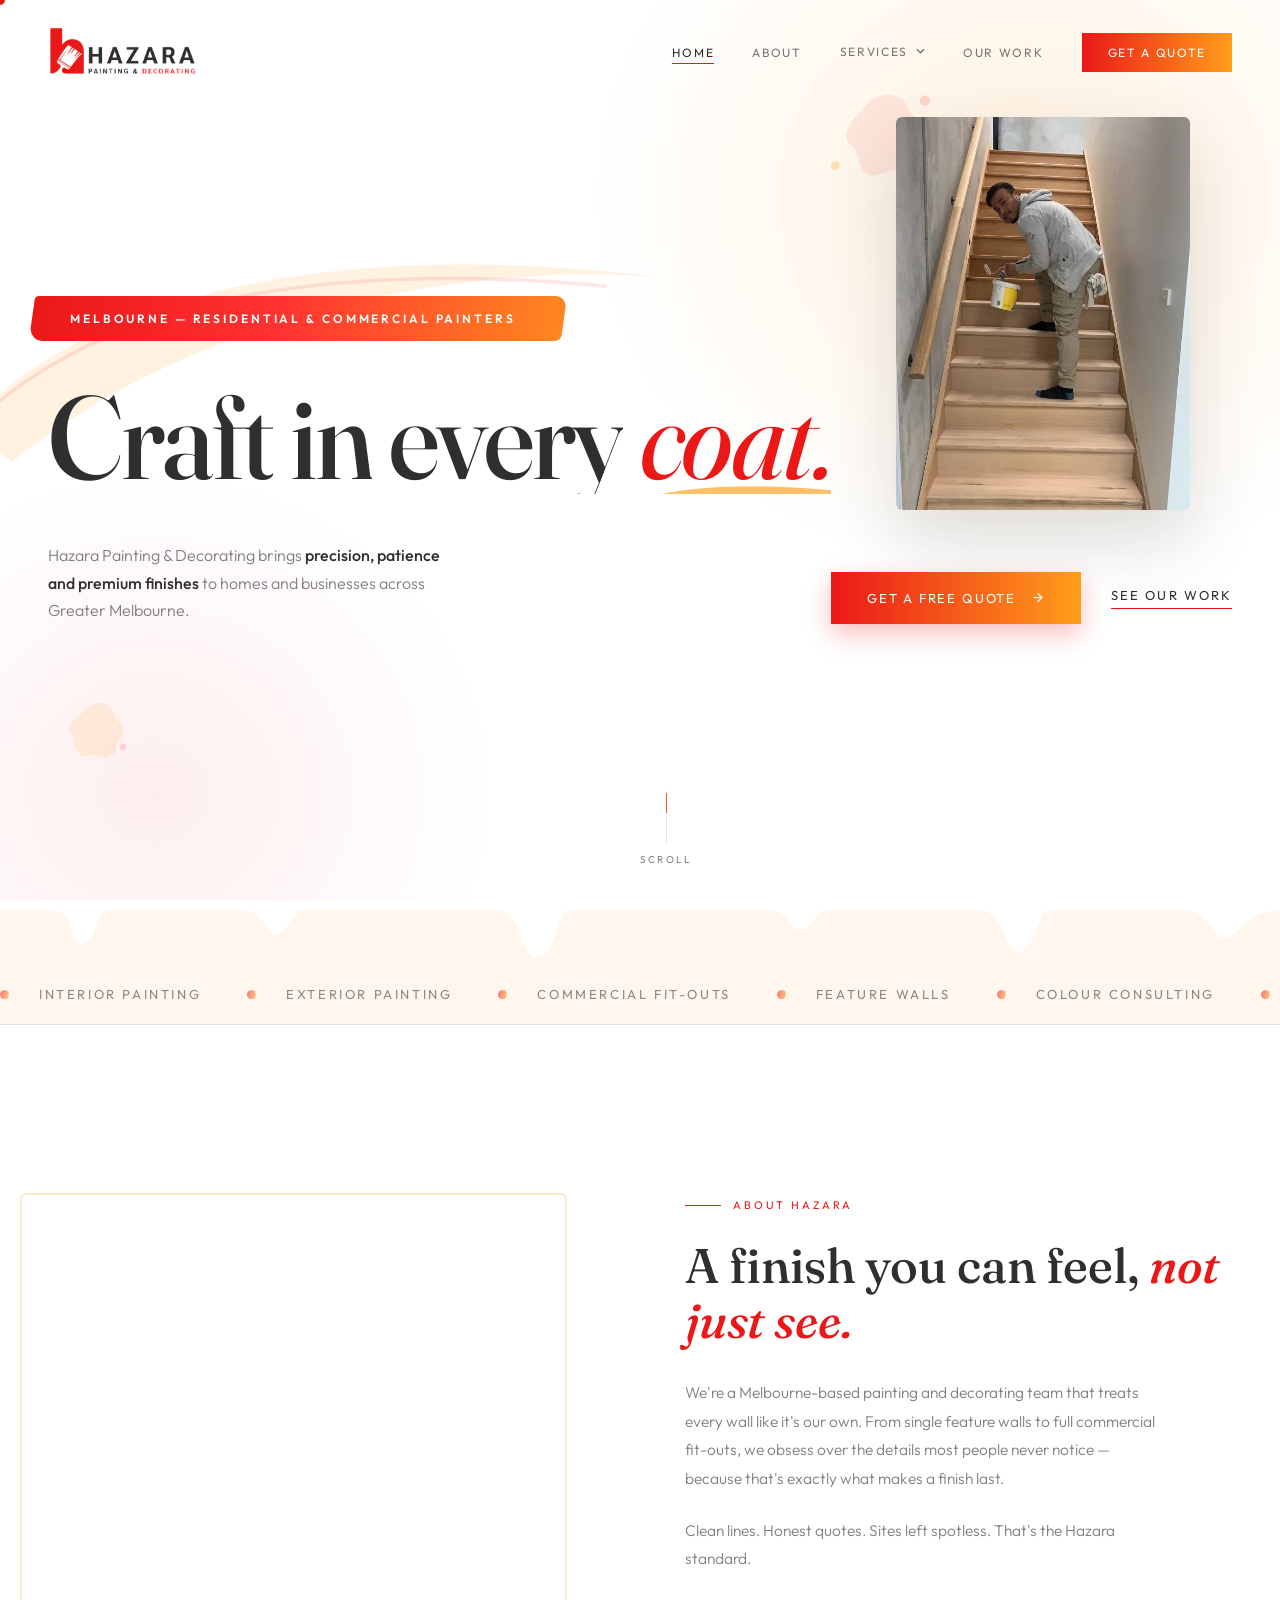
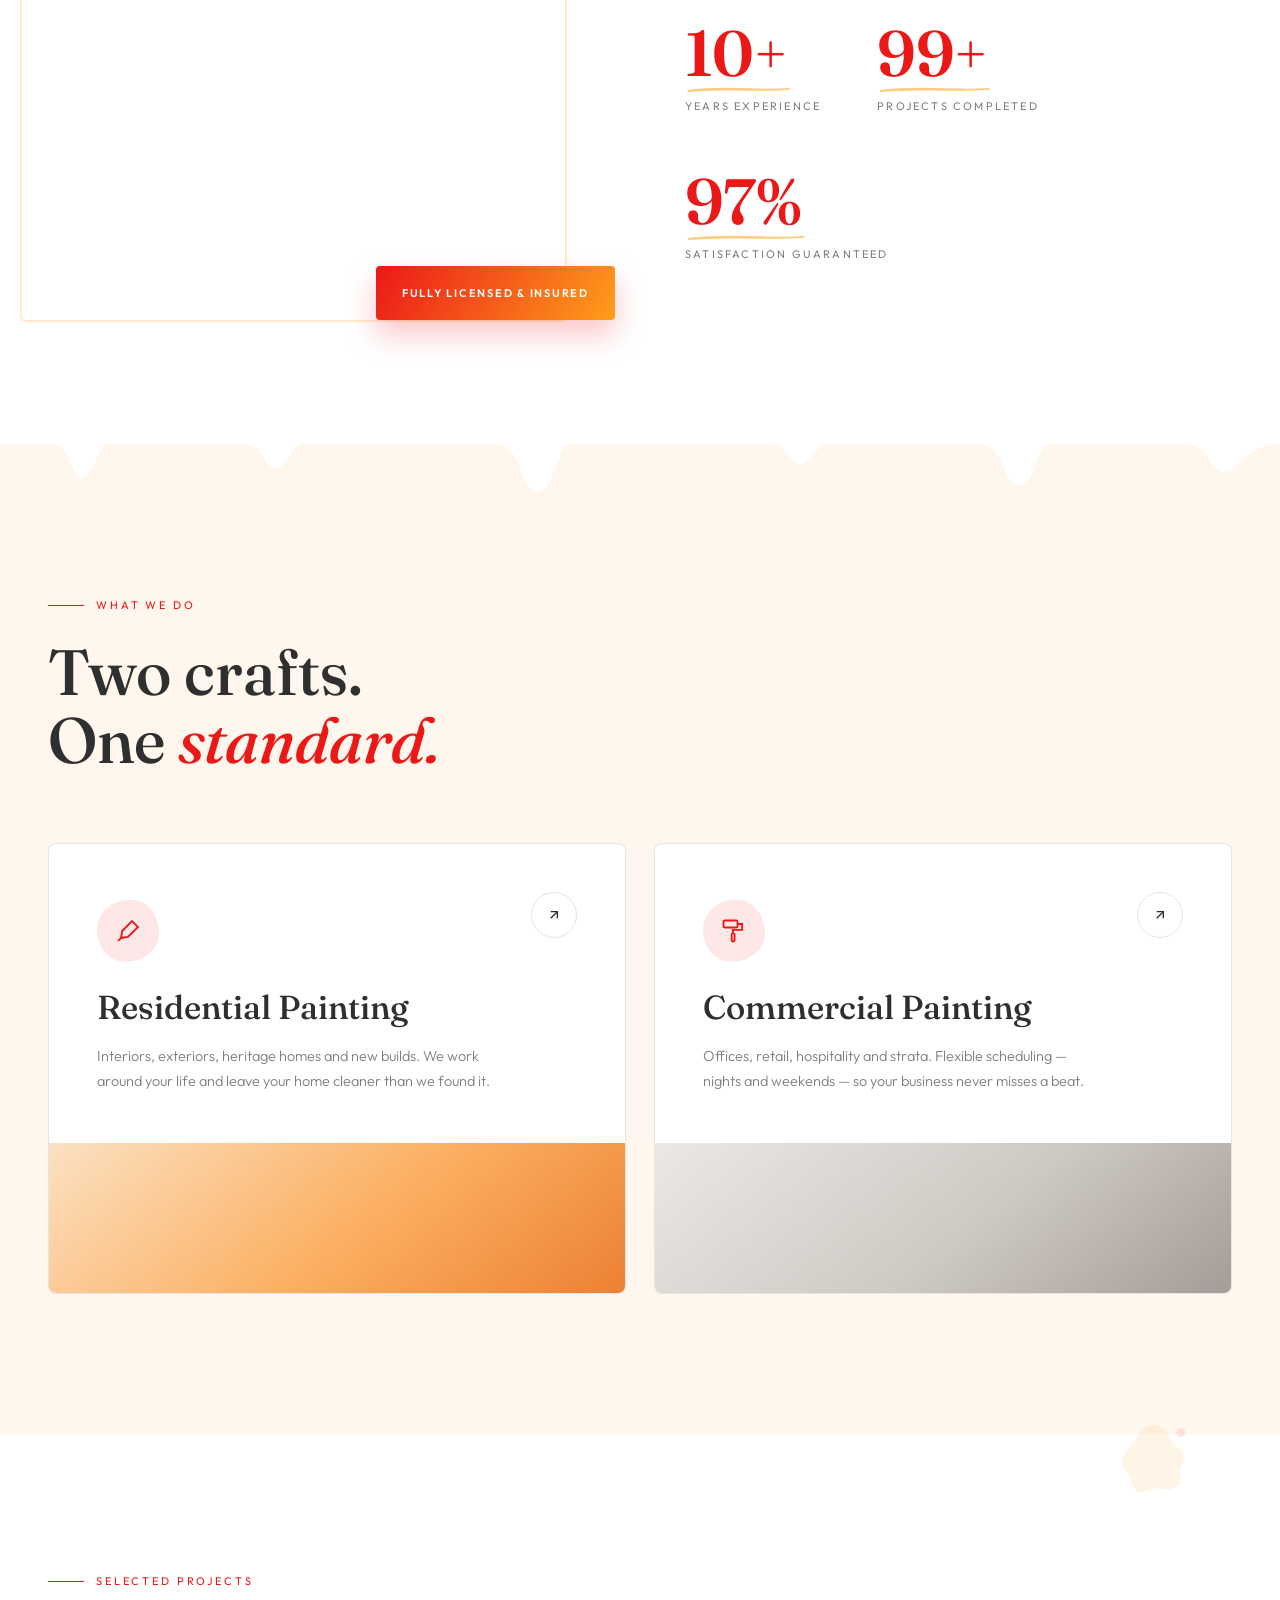
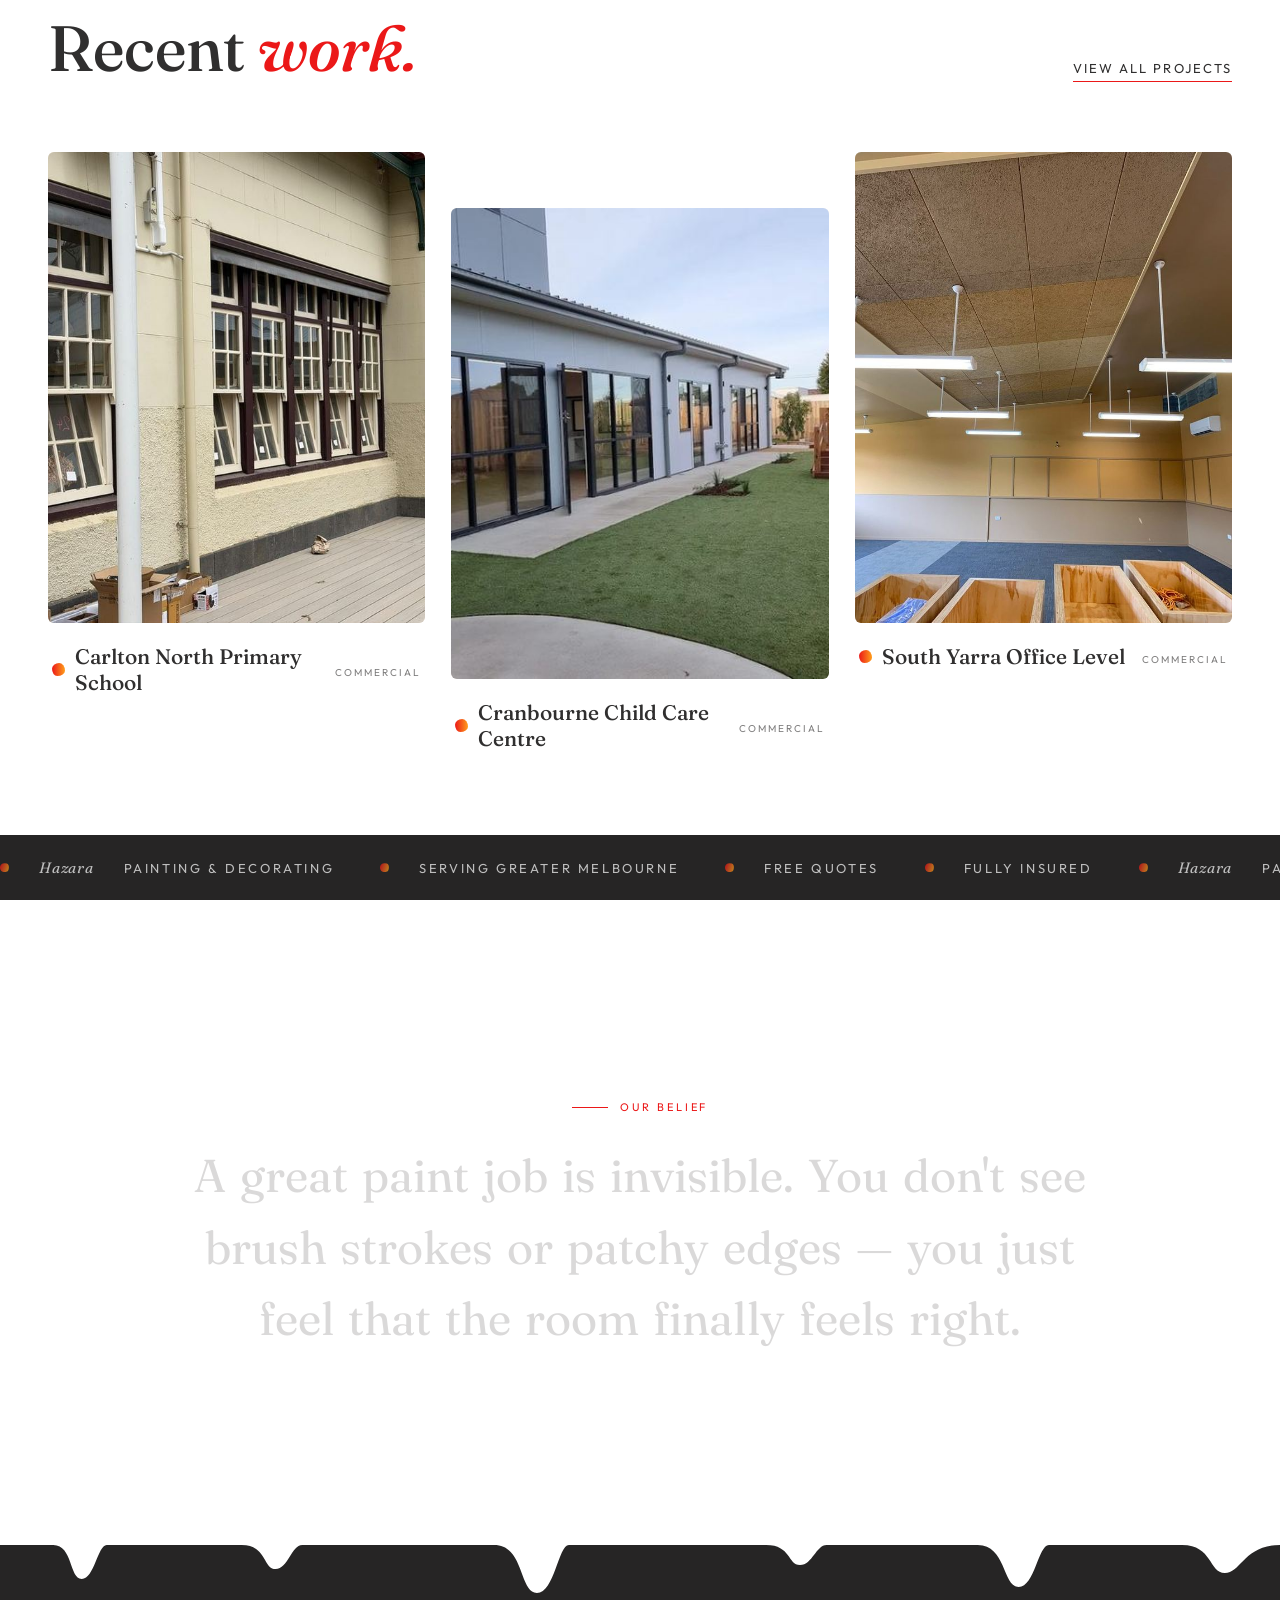
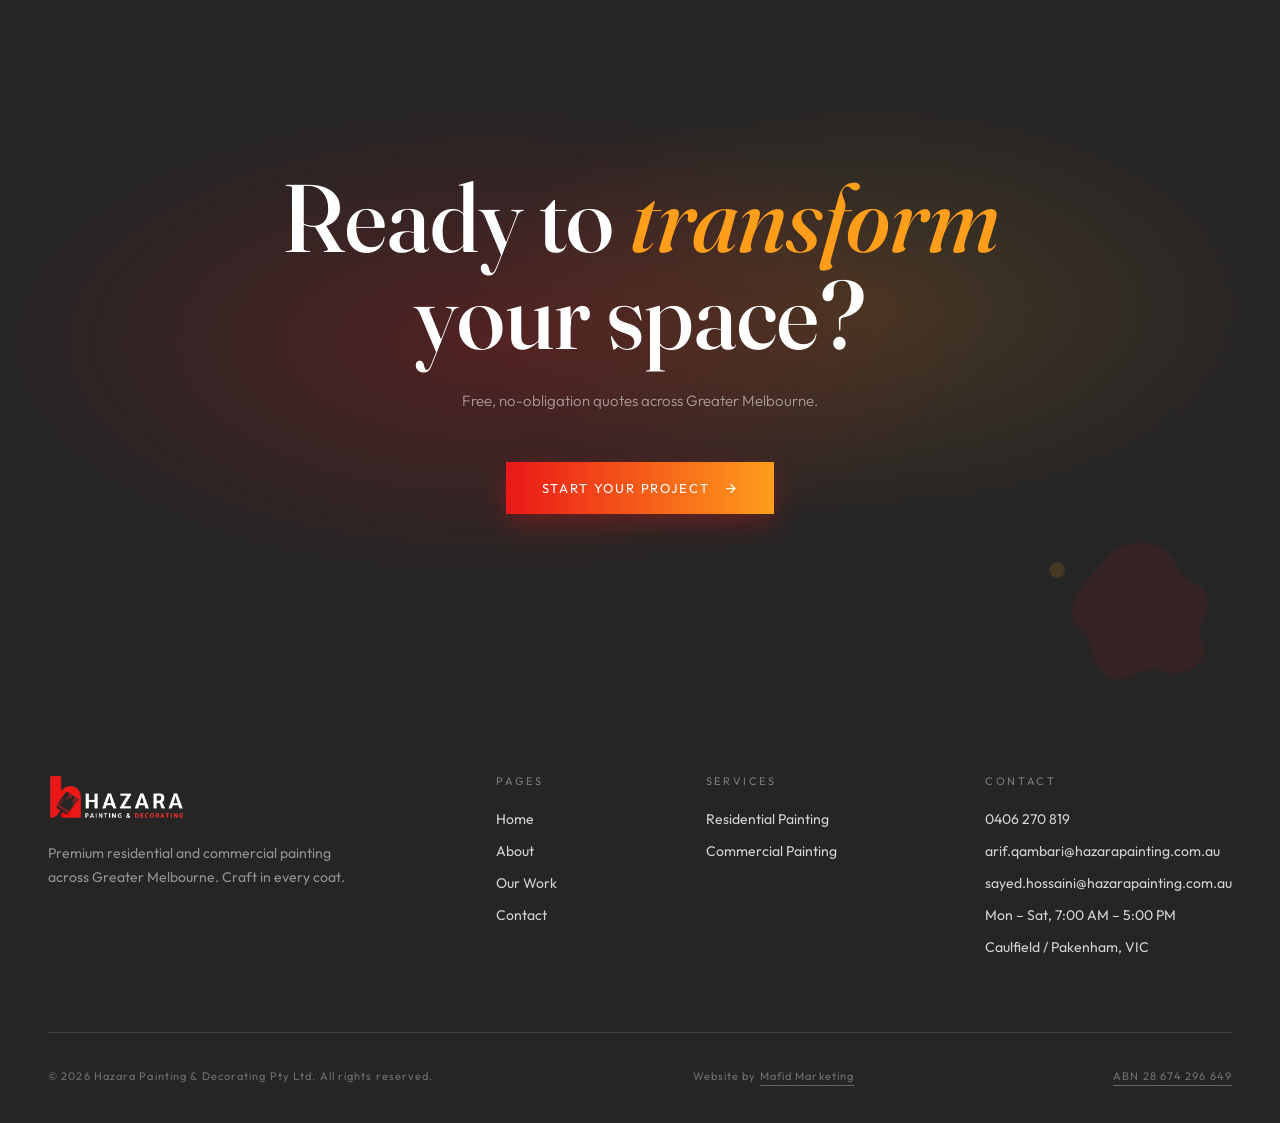
==== commit 1a7f925a: "Add files via upload" ====
--- a/index.html
+++ b/index.html
@@ -528,10 +528,10 @@
 
   <div class="fw-grid">
     <a href="/work/" class="fw-card reveal" data-delay="1" data-cursor="view" data-cursor-label="View">
-      <div class="ph"><img src="/assets/work-heritage.jpg" class="ph-img" alt="Heritage home exterior repaint" loading="lazy" decoding="async"></div>
+      <div class="ph"><img src="/assets/work-heritage.jpg" class="ph-img" alt="Carlton North Primary School — heritage exterior repaint" loading="lazy" decoding="async"></div>
       <div class="fw-meta">
-        <span class="fw-title"><span class="swatch"></span>Toorak Heritage Restoration</span>
-        <span class="fw-cat">Residential</span>
+        <span class="fw-title"><span class="swatch"></span>Carlton North Primary School</span>
+        <span class="fw-cat">Commercial</span>
       </div>
     </a>
     <a href="/work/" class="fw-card reveal" data-delay="2" data-cursor="view" data-cursor-label="View">
